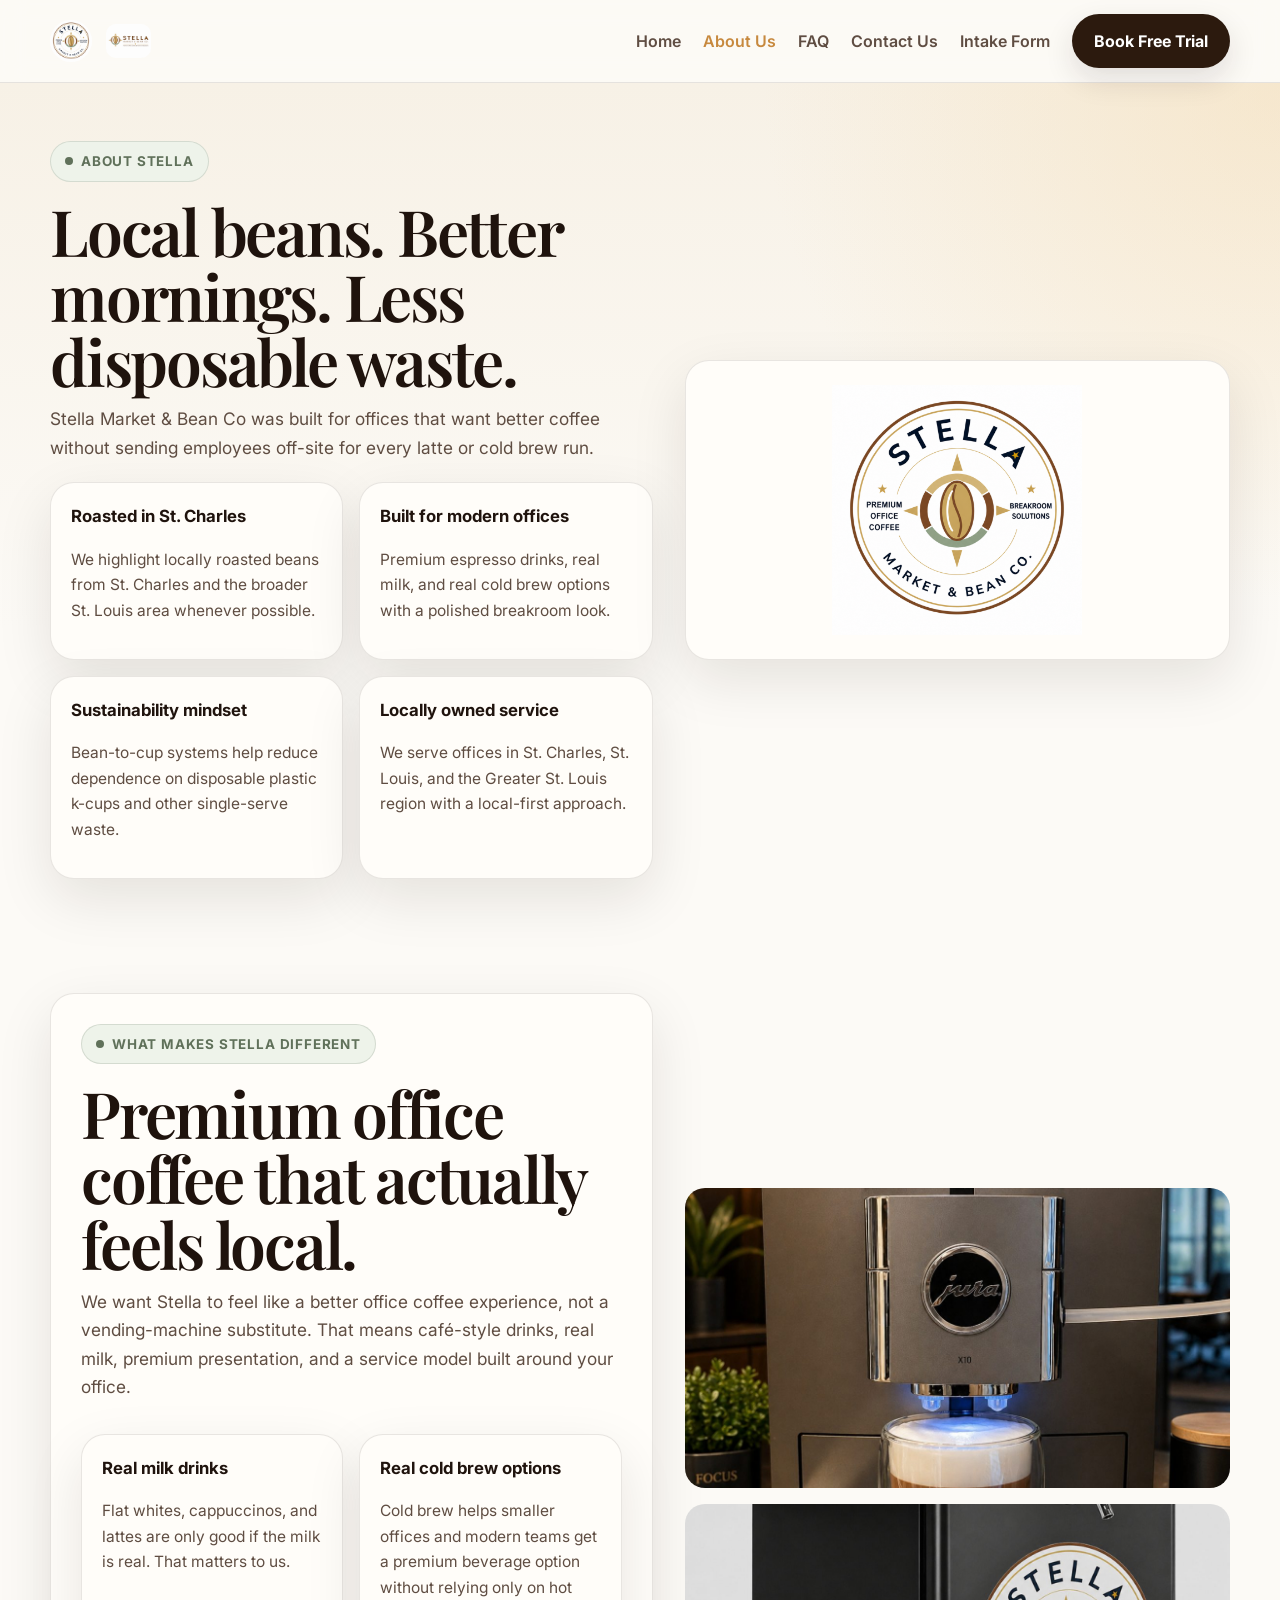
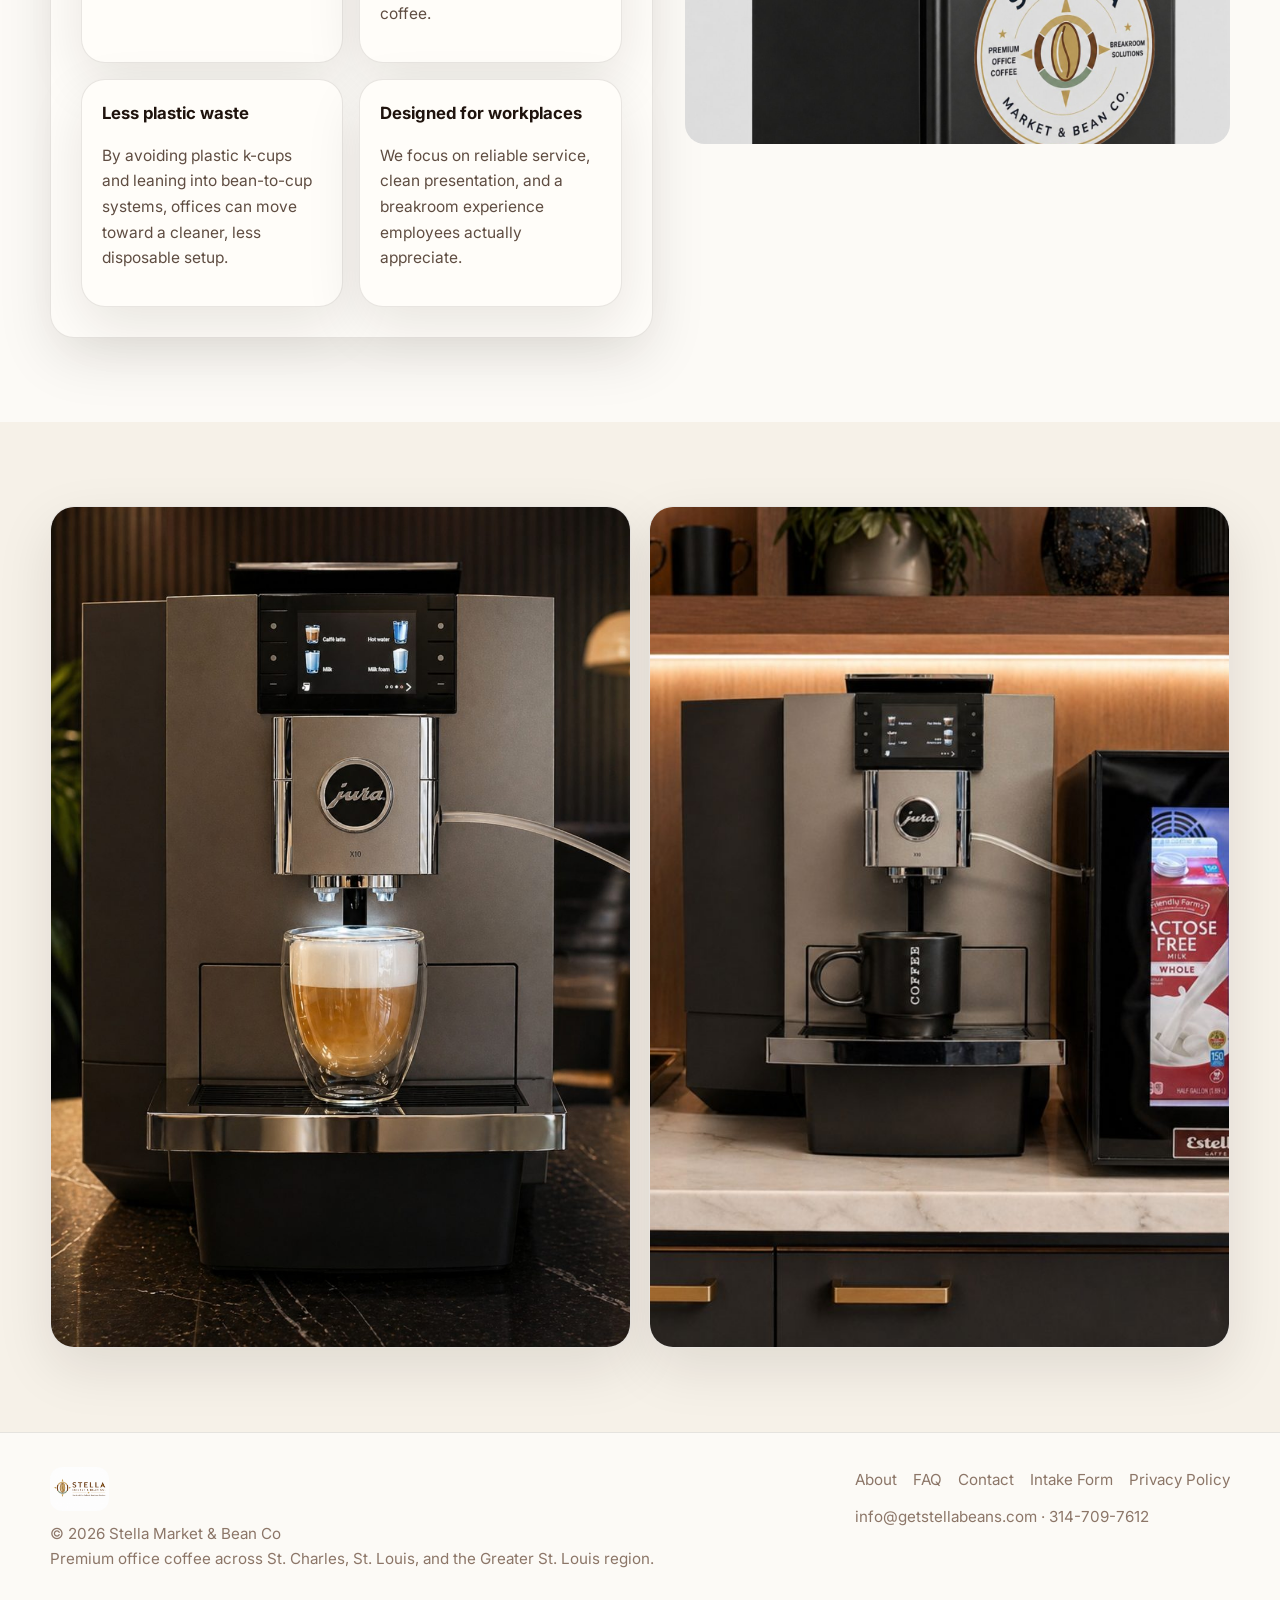
==== about.html @ a906974e "Add files via upload" ====
<!DOCTYPE html>
<html lang="en">
<head>
  <meta charset="UTF-8" />
  <meta name="viewport" content="width=device-width, initial-scale=1.0" />
  <!-- Google tag (gtag.js) -->
  <script async src="https://www.googletagmanager.com/gtag/js?id=AW-18121859183"></script>
  <script>
    window.dataLayer = window.dataLayer || [];
    function gtag(){dataLayer.push(arguments);}
    gtag('js', new Date());
    gtag('config', 'AW-18121859183');
  </script>
  <meta name="description" content="About Stella Market & Bean Co, locally roasted beans from St. Charles, real milk drinks, and sustainable office coffee.">
  <title>About Us | Stella Market & Bean Co</title>
  <link rel="preconnect" href="https://fonts.googleapis.com">
  <link rel="preconnect" href="https://fonts.gstatic.com" crossorigin>
  <link href="https://fonts.googleapis.com/css2?family=Playfair+Display:wght@500;600;700&family=Inter:wght@300;400;500;600;700&display=swap" rel="stylesheet">
  <link rel="icon" type="image/png" href="assets/images/logo-round.png">
  <link rel="stylesheet" href="assets/styles.css">
</head>
<body>
  <nav>
    <div class="nav-inner">
      <a href="index.html" class="brand" aria-label="Stella home">
        <img class="brand-logo" src="assets/images/logo-round.png" alt="Stella round logo">
        <img class="brand-wordmark" src="assets/images/logo-rect.png" alt="Stella Market & Bean Co logo">
      </a>
      <ul class="nav-links">

        <li><a href="index.html" class="">Home</a></li>
        <li><a href="about.html" class="active">About Us</a></li>
        <li><a href="faq.html" class="">FAQ</a></li>
        <li><a href="contact.html" class="">Contact Us</a></li>
        <li><a href="intake.html" class="">Intake Form</a></li>
        <li><a href="https://calendly.com/ronstella-getstellabeans/15min" class="nav-cta" target="_blank" rel="noopener noreferrer">Book Free Trial</a></li>
      </ul>
      <button class="mobile-toggle" aria-expanded="false" aria-label="Open menu">☰</button>
    </div>
    <div class="mobile-menu container">

      <a href="index.html">Home</a>
      <a href="about.html">About Us</a>
      <a href="faq.html">FAQ</a>
      <a href="contact.html">Contact Us</a>
      <a href="intake.html">Intake Form</a>
      <a href="privacy.html">Privacy Policy</a>
      <a href="https://calendly.com/ronstella-getstellabeans/15min" target="_blank" rel="noopener noreferrer">Book a Free Trial</a>
    </div>
  </nav>

<section class="page-hero">
  <div class="container split-grid">
    <div>
      <span class="eyebrow">About Stella</span>
      <div class="section-head" style="margin-bottom:18px;">
        <h1>Local beans. Better mornings. Less disposable waste.</h1>
        <p>Stella Market &amp; Bean Co was built for offices that want better coffee without sending employees off-site for every latte or cold brew run.</p>
      </div>
      <div class="service-grid">
        <div class="service-card"><h3>Roasted in St. Charles</h3><p>We highlight locally roasted beans from St. Charles and the broader St. Louis area whenever possible.</p></div>
        <div class="service-card"><h3>Built for modern offices</h3><p>Premium espresso drinks, real milk, and real cold brew options with a polished breakroom look.</p></div>
        <div class="service-card"><h3>Sustainability mindset</h3><p>Bean-to-cup systems help reduce dependence on disposable plastic k-cups and other single-serve waste.</p></div>
        <div class="service-card"><h3>Locally owned service</h3><p>We serve offices in St. Charles, St. Louis, and the Greater St. Louis region with a local-first approach.</p></div>
      </div>
    </div>
    <div class="side-logo"><img src="assets/images/logo-round.png" alt="Stella round logo"></div>
  </div>
</section>

<section class="section">
  <div class="container split-grid">
    <div class="split-panel">
      <div class="section-head">
        <span class="eyebrow">What makes Stella different</span>
        <h2>Premium office coffee that actually feels local.</h2>
        <p>We want Stella to feel like a better office coffee experience, not a vending-machine substitute. That means café-style drinks, real milk, premium presentation, and a service model built around your office.</p>
      </div>
      <div class="service-grid">
        <div class="service-card"><h3>Real milk drinks</h3><p>Flat whites, cappuccinos, and lattes are only good if the milk is real. That matters to us.</p></div>
        <div class="service-card"><h3>Real cold brew options</h3><p>Cold brew helps smaller offices and modern teams get a premium beverage option without relying only on hot coffee.</p></div>
        <div class="service-card"><h3>Less plastic waste</h3><p>By avoiding plastic k-cups and leaning into bean-to-cup systems, offices can move toward a cleaner, less disposable setup.</p></div>
        <div class="service-card"><h3>Designed for workplaces</h3><p>We focus on reliable service, clean presentation, and a breakroom experience employees actually appreciate.</p></div>
      </div>
    </div>
    <div class="image-stack">
      <img src="assets/images/jura-latte-suite.jpg" alt="Jura X10 with premium latte drinks">
      <img src="assets/images/coldbrew-kegerator-clean.jpg" alt="Cold brew kegerator branded for Stella">
    </div>
  </div>
</section>

<section class="section" style="background:var(--bg2);">
  <div class="container photo-grid-2">
    <div class="image-card">
      <img src="assets/images/hero-latte-wide.jpg" alt="Latte in a double-wall glass">
      <div class="caption"><h3>Real milk, café-style finish</h3><p>A premium office coffee station should deliver drinks that feel closer to a café than a breakroom pot.</p></div>
    </div>
    <div class="image-card">
      <img src="assets/images/jura-estella-real.jpg" alt="Real Jura and milk fridge setup">
      <div class="caption"><h3>Built around a polished station</h3><p>Machine, milk, local beans, and support all work together as one elevated employee amenity.</p></div>
    </div>
  </div>
</section>

  <footer>
    <div class="container footer-row">
      <div>
        <img src="assets/images/logo-rect.png" alt="Stella Market & Bean Co logo" style="height:44px;width:auto;border-radius:12px;margin-bottom:10px;">
        <div>© 2026 Stella Market &amp; Bean Co</div>
        <div>Premium office coffee across St. Charles, St. Louis, and the Greater St. Louis region.</div>
      </div>
      <div>
        <div class="footer-links">
          <a href="about.html">About</a>
          <a href="faq.html">FAQ</a>
          <a href="contact.html">Contact</a>
          <a href="intake.html">Intake Form</a>
          <a href="privacy.html">Privacy Policy</a>
        </div>
        <div style="margin-top:12px;"><a href="mailto:info@getstellabeans.com">info@getstellabeans.com</a> · <a href="tel:+13147097612">314-709-7612</a></div>
      </div>
    </div>
  </footer>
  <script src="assets/script.js"></script>
</body>
</html>
---- assets/styles.css ----
:root{--bg:#fcfaf6;--bg2:#f6f1e8;--ink:#1f130d;--muted:#5f4d42;--soft:#8c7668;--line:rgba(31,19,13,.10);--coffee:#2c1a0e;--latte:#c7893e;--sage:#60715a;--white:#fffdf9;--shadow:0 20px 55px rgba(31,19,13,.10);--radius:24px;--max:1180px}
*{box-sizing:border-box}html{scroll-behavior:smooth}body{margin:0;font-family:Inter,system-ui,sans-serif;background:var(--bg);color:var(--ink);line-height:1.65}a{text-decoration:none;color:inherit}img{max-width:100%;display:block}
.container{width:min(var(--max),calc(100% - 40px));margin:0 auto}.eyebrow{display:inline-flex;align-items:center;gap:8px;padding:8px 14px;border-radius:999px;background:#eef3ea;color:var(--sage);font-size:.84rem;font-weight:700;letter-spacing:.06em;text-transform:uppercase;border:1px solid rgba(96,113,90,.18)}.eyebrow::before{content:"";width:8px;height:8px;border-radius:50%;background:var(--sage)}
nav{position:sticky;top:0;z-index:30;background:rgba(252,250,246,.90);backdrop-filter:blur(12px);border-bottom:1px solid var(--line)}.nav-inner{width:min(var(--max),calc(100% - 40px));margin:0 auto;display:flex;justify-content:space-between;align-items:center;gap:18px;padding:14px 0}.brand{display:flex;align-items:center;gap:14px;min-width:0}.brand-logo{width:42px;height:42px;border-radius:50%;object-fit:cover}.brand-wordmark{height:34px;width:auto;object-fit:contain;border-radius:10px}.nav-links{display:flex;align-items:center;gap:22px;list-style:none;margin:0;padding:0;color:var(--muted);font-weight:600}.nav-links a:hover,.nav-links a.active{color:var(--latte)}.mobile-toggle{display:none;background:none;border:none;font-size:1.7rem}
.mobile-menu{display:none;padding:0 20px 18px}.mobile-menu a{display:block;padding:10px 0;color:var(--muted);font-weight:600}.btn-primary,.btn-secondary,.nav-cta{display:inline-flex;align-items:center;justify-content:center;gap:8px;padding:14px 22px;border-radius:999px;font-weight:700;transition:.2s ease}.btn-primary,.nav-cta{background:var(--coffee);color:#fff;box-shadow:0 12px 30px rgba(31,19,13,.12)}.btn-secondary{border:1px solid var(--line);background:rgba(255,255,255,.75);color:var(--coffee)}.btn-primary:hover,.nav-cta:hover{transform:translateY(-1px);background:#3a2416}
.page-hero{padding:58px 0 30px;background:radial-gradient(circle at top right, rgba(244,217,171,.42), transparent 34%), linear-gradient(180deg, #f7f1e6 0%, var(--bg) 66%)}.hero-grid,.split-grid{display:grid;grid-template-columns:1.05fr .95fr;gap:32px;align-items:center}.hero-copy h1,.section-head h1,.section-head h2{margin:16px 0 12px;font:600 clamp(2.2rem,5vw,4.8rem)/1.02 'Playfair Display',serif;letter-spacing:-.035em}.hero-copy h1 em{font-style:italic;color:var(--latte)}.hero-copy p,.section-head p{max-width:700px;margin:0 0 20px;color:var(--muted);font-size:1.08rem}.hero-points{display:grid;grid-template-columns:repeat(2,minmax(0,1fr));gap:12px 18px;list-style:none;padding:0;margin:20px 0 28px}.hero-points li{display:flex;align-items:flex-start;gap:10px;font-weight:600}.hero-points li::before{content:"✓";width:22px;height:22px;border-radius:50%;display:grid;place-items:center;font-size:.78rem;background:#eef3ea;color:var(--sage);margin-top:2px}.hero-actions{display:flex;flex-wrap:wrap;gap:12px}
.hero-card,.card,.service-card,.drink-card,.contact-card,.policy-card,.faq-card,.metric-tile{background:var(--white);border:1px solid var(--line);border-radius:var(--radius);box-shadow:var(--shadow)}.hero-card{padding:16px;position:relative}.hero-card img{width:100%;height:560px;object-fit:cover;border-radius:20px}.floating-note{position:absolute;left:-16px;bottom:20px;background:rgba(255,253,249,.96);border:1px solid var(--line);border-radius:18px;padding:16px 18px;box-shadow:var(--shadow);width:min(280px,84%)}.floating-note strong{display:block;font:600 1.15rem/1.1 'Playfair Display',serif;margin-bottom:4px}.floating-note span{color:var(--muted);font-size:.95rem}
.section{padding:84px 0}.section-head{max-width:760px;margin-bottom:32px}.logo-strip{padding:16px 0 0}.logo-wrap{display:grid;grid-template-columns:1.2fr .8fr;gap:14px;align-items:center}.logo-tile{padding:20px;background:var(--white);border:1px solid var(--line);border-radius:var(--radius);box-shadow:var(--shadow)}.logo-tile img{max-height:88px;width:auto;object-fit:contain}
.metric-grid,.service-grid,.drink-grid,.process-grid,.contact-grid,.policy-grid,.faq-grid{display:grid;gap:16px}.metric-grid{grid-template-columns:repeat(4,1fr)}.service-grid{grid-template-columns:1fr 1fr}.metric-tile{padding:18px}.metric-tile strong{display:block;font:600 1.45rem/1 'Playfair Display',serif;margin-bottom:6px}.metric-tile span,.service-card p,.drink-card p,.contact-card p,.policy-card p,.faq-card p{color:var(--muted);font-size:.97rem}.split-panel{padding:30px;background:var(--white);border:1px solid var(--line);border-radius:var(--radius);box-shadow:var(--shadow)}.service-card,.drink-card,.contact-card,.policy-card{padding:20px}.service-card h3,.drink-card h3,.contact-card h3,.policy-card h3{margin:0 0 8px;font-size:1.05rem}.image-stack{display:grid;grid-template-rows:300px 240px;gap:16px}.image-stack img,.image-card img{width:100%;height:100%;object-fit:cover;border-radius:20px}.image-card{overflow:hidden;background:var(--white);border:1px solid var(--line);border-radius:var(--radius);box-shadow:var(--shadow)}.image-card .caption{padding:16px 18px}.image-card .caption h3{margin:0 0 6px;font-size:1.05rem}.image-card .caption p{margin:0;color:var(--muted);font-size:.95rem}.drink-grid{grid-template-columns:repeat(3,1fr)}.drink-card img{width:100%;height:240px;object-fit:cover;border-radius:16px;margin-bottom:14px}
.pill-row{display:flex;flex-wrap:wrap;gap:10px;margin-top:20px}.pill{padding:9px 14px;border-radius:999px;border:1px solid rgba(244,217,171,.55);background:#fff8ea;color:#87571e;font-weight:700;font-size:.9rem}.process-grid{grid-template-columns:repeat(4,1fr)}.process-step{background:#f4ede3;border:1px solid var(--line);border-radius:22px;padding:22px}.process-step .num{display:inline-block;font:600 2.4rem/1 'Playfair Display',serif;color:var(--latte);margin-bottom:10px}.process-step h3{margin:0 0 8px;font-size:1.02rem}.process-step p{margin:0;color:var(--muted);font-size:.96rem}
.cta-band{padding:34px;border-radius:28px;background:linear-gradient(135deg, var(--coffee), #4a2d1b);color:#fff;display:flex;justify-content:space-between;align-items:center;gap:20px;box-shadow:var(--shadow)}.cta-band h2,.cta-band h3{margin:0 0 6px;font:600 2rem/1.1 'Playfair Display',serif}.cta-band p{margin:0;color:rgba(255,255,255,.80)}.photo-grid-2{display:grid;grid-template-columns:1fr 1fr;gap:18px}details.faq-card{padding:0;overflow:hidden}details.faq-card summary{cursor:pointer;list-style:none;padding:20px 22px;font-weight:700;display:flex;justify-content:space-between;gap:16px}details.faq-card summary::-webkit-details-marker{display:none}details.faq-card .answer{padding:0 22px 22px;color:var(--muted)}
.form-card{padding:30px;background:linear-gradient(180deg, #f8f2e8, #fdfbf7);border:1px solid var(--line);border-radius:24px;box-shadow:var(--shadow)}.form-grid{display:grid;grid-template-columns:1fr 1fr;gap:16px}.form-field{display:grid;gap:8px}.form-field.full{grid-column:1/-1}label{font-weight:700;color:var(--coffee);font-size:.95rem}input,textarea{width:100%;padding:14px 16px;border-radius:16px;border:1px solid rgba(31,19,13,.14);background:#fff;font:inherit;color:var(--ink)}textarea{min-height:130px;resize:vertical}.small-note{color:var(--soft);font-size:.92rem}.notice{padding:14px 16px;border-radius:16px;background:#f8f2e8;border:1px solid rgba(199,137,62,.24);color:var(--muted)}.contact-grid{grid-template-columns:repeat(3,1fr)}.policy-grid{grid-template-columns:1fr 1fr}.side-logo{display:flex;justify-content:center;align-items:center;padding:24px;background:var(--white);border:1px solid var(--line);border-radius:var(--radius);box-shadow:var(--shadow)}.side-logo img{max-width:250px;width:100%;height:auto}
footer{padding:34px 0 50px;border-top:1px solid var(--line)}.footer-row{display:flex;justify-content:space-between;align-items:flex-start;gap:20px;flex-wrap:wrap;color:var(--soft);font-size:.95rem}.footer-links{display:flex;gap:16px;flex-wrap:wrap}
@media (max-width:1080px){.hero-grid,.split-grid,.logo-wrap{grid-template-columns:1fr}.metric-grid,.process-grid,.drink-grid,.contact-grid,.policy-grid{grid-template-columns:repeat(2,1fr)}.image-stack{grid-template-rows:280px 220px}.floating-note{left:16px}}
@media (max-width:760px){.nav-links,.nav-cta{display:none}.mobile-toggle{display:block}.mobile-menu.open{display:block}.hero-points,.metric-grid,.service-grid,.drink-grid,.process-grid,.contact-grid,.policy-grid,.photo-grid-2,.form-grid{grid-template-columns:1fr}.hero-card img{height:380px}.cta-band,.footer-row{flex-direction:column;align-items:flex-start}.brand-wordmark{height:28px}}
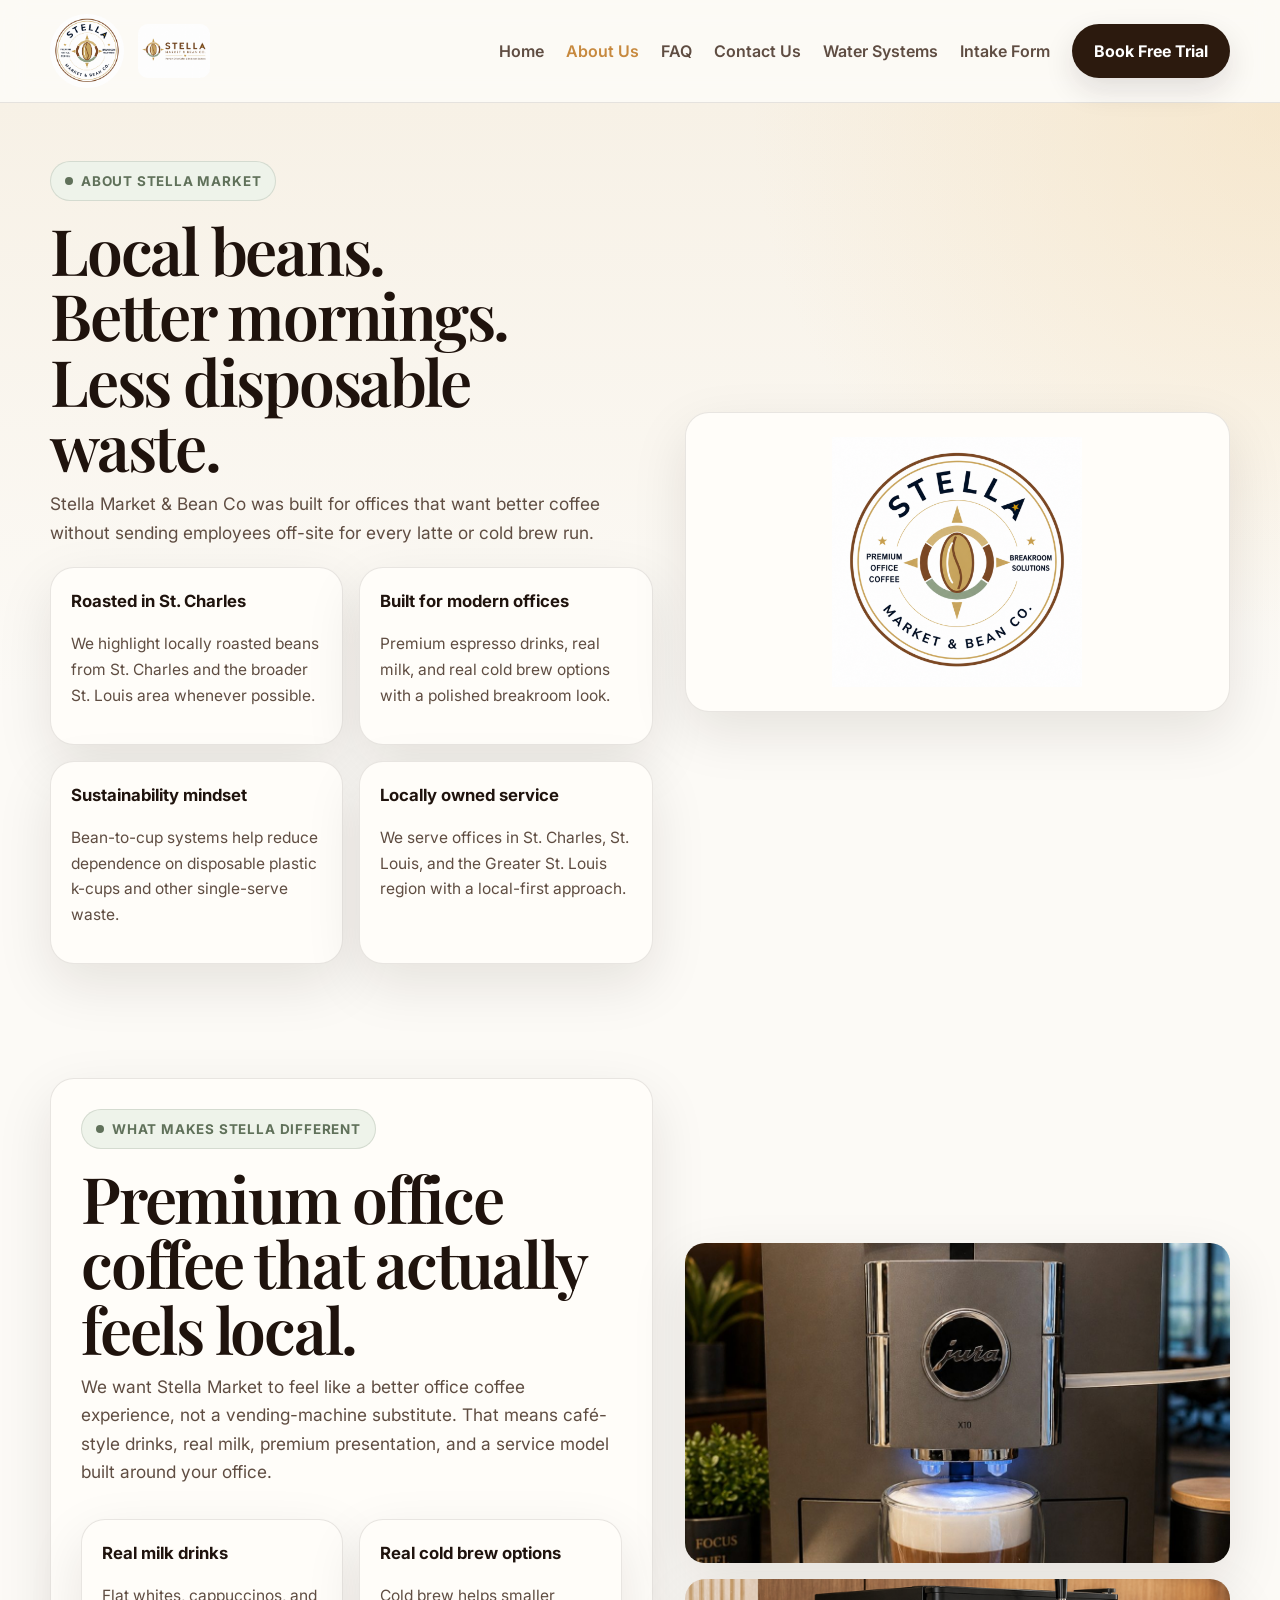
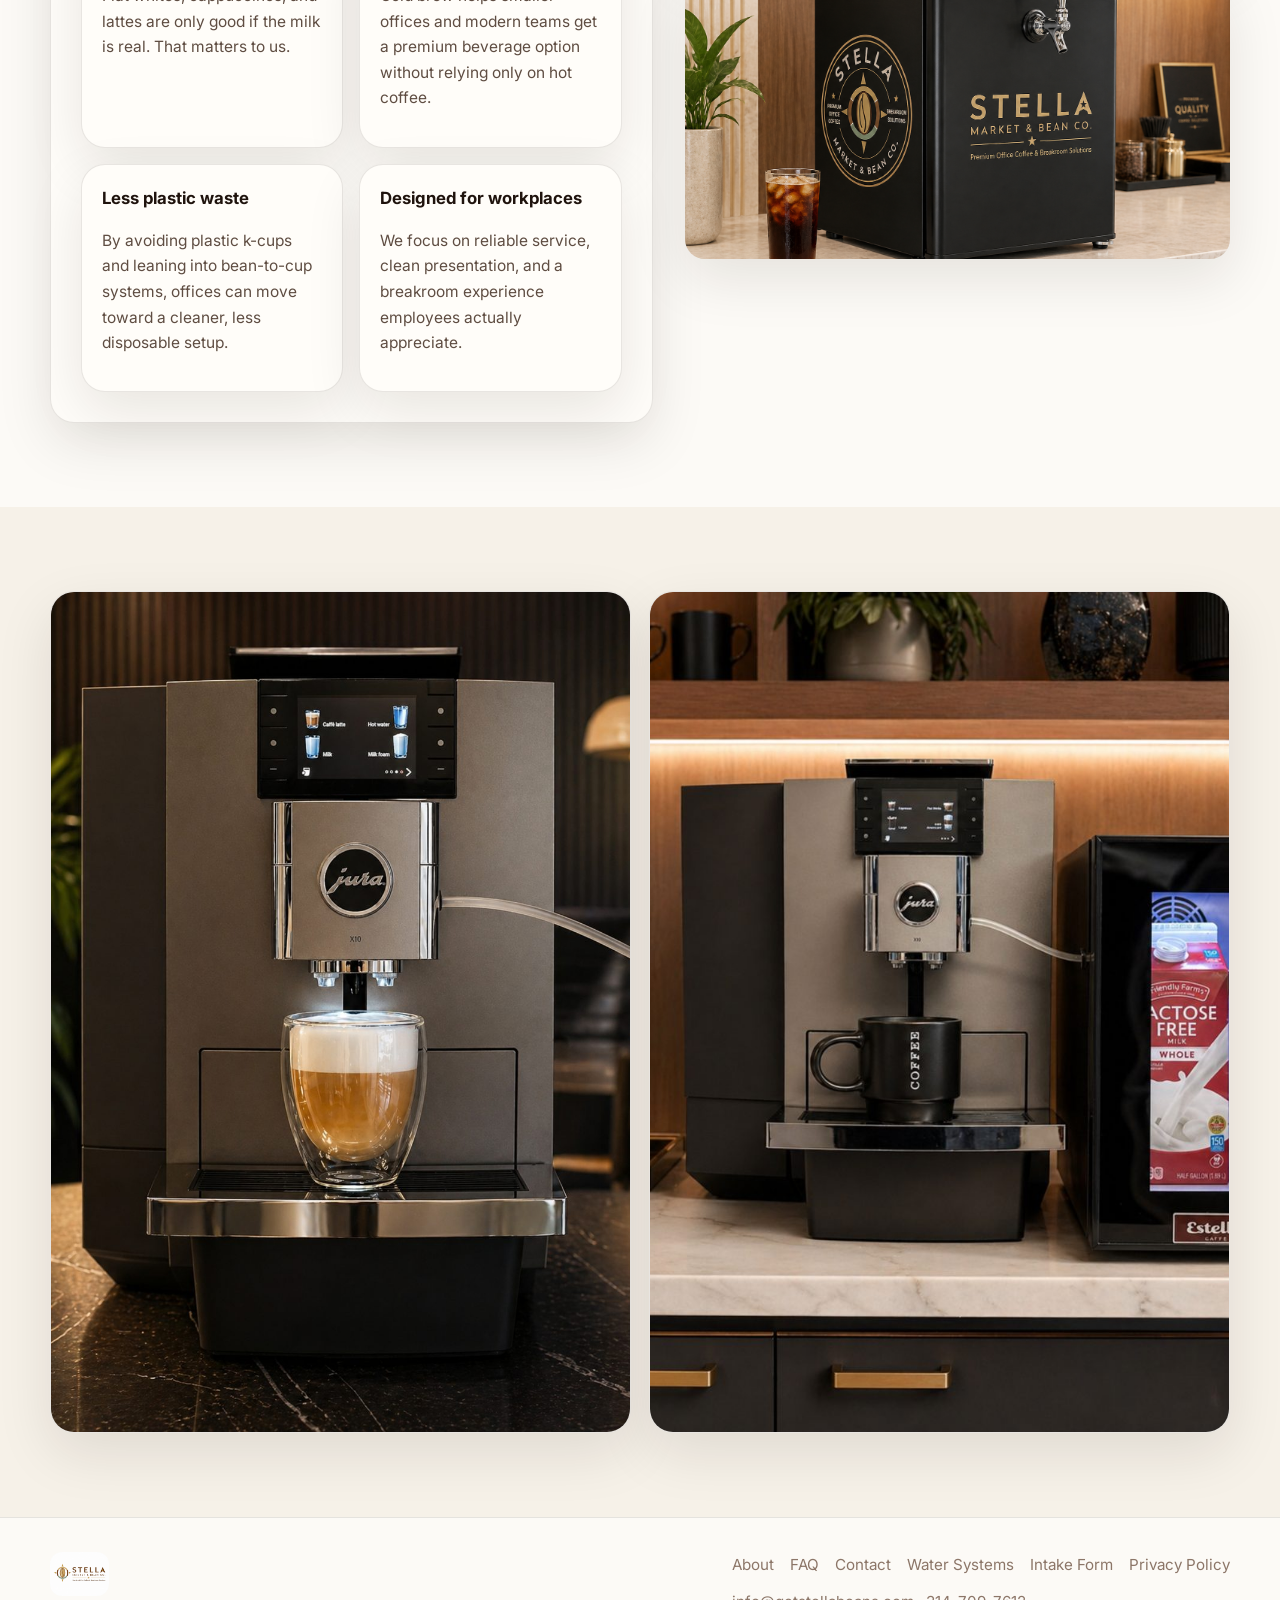
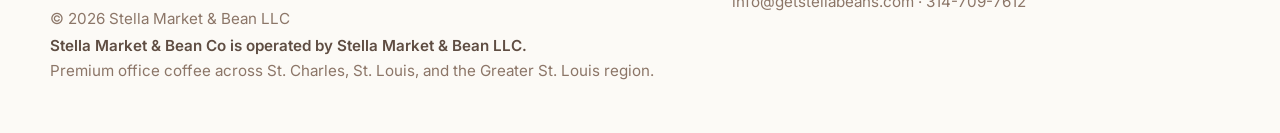
==== commit 09af3811: "Add files via upload" ====
--- a/about.html
+++ b/about.html
@@ -11,11 +11,19 @@
     gtag('js', new Date());
     gtag('config', 'AW-18121859183');
   </script>
-  <meta name="description" content="About Stella Market & Bean Co, locally roasted beans from St. Charles, real milk drinks, and sustainable office coffee.">
-  <title>About Us | Stella Market & Bean Co</title>
   <link rel="preconnect" href="https://fonts.googleapis.com">
   <link rel="preconnect" href="https://fonts.gstatic.com" crossorigin>
   <link href="https://fonts.googleapis.com/css2?family=Playfair+Display:wght@500;600;700&family=Inter:wght@300;400;500;600;700&display=swap" rel="stylesheet">
+  <link rel="canonical" href="https://www.getstellabeans.com/about.html">
+  <meta property="og:title" content="About Stella Market & Bean Co | Local Office Coffee Service">
+  <meta property="og:description" content="Learn about Stella Market & Bean Co, a locally focused office coffee service built around Jura machines, real milk drinks, cold brew, and St. Charles-roasted beans.">
+  <meta property="og:type" content="website">
+  <meta property="og:url" content="https://www.getstellabeans.com/about.html">
+  <meta property="og:image" content="https://www.getstellabeans.com/assets/images/jura-latte-suite.jpg">
+  <meta name="twitter:card" content="summary_large_image">
+  
+  <meta name="description" content="Learn about Stella Market & Bean Co, a locally focused office coffee service built around Jura machines, real milk drinks, cold brew, and St. Charles-roasted beans.">
+  <title>About Stella Market & Bean Co | Local Office Coffee Service</title>
   <link rel="icon" type="image/png" href="assets/images/logo-round.png">
   <link rel="stylesheet" href="assets/styles.css">
 </head>
@@ -32,6 +40,7 @@
         <li><a href="about.html" class="active">About Us</a></li>
         <li><a href="faq.html" class="">FAQ</a></li>
         <li><a href="contact.html" class="">Contact Us</a></li>
+        <li><a href="water.html" class="">Water Systems</a></li>
         <li><a href="intake.html" class="">Intake Form</a></li>
         <li><a href="https://calendly.com/ronstella-getstellabeans/15min" class="nav-cta" target="_blank" rel="noopener noreferrer">Book Free Trial</a></li>
       </ul>
@@ -43,6 +52,7 @@
       <a href="about.html">About Us</a>
       <a href="faq.html">FAQ</a>
       <a href="contact.html">Contact Us</a>
+      <a href="water.html">Water Systems</a>
       <a href="intake.html">Intake Form</a>
       <a href="privacy.html">Privacy Policy</a>
       <a href="https://calendly.com/ronstella-getstellabeans/15min" target="_blank" rel="noopener noreferrer">Book a Free Trial</a>
@@ -52,7 +62,7 @@
 <section class="page-hero">
   <div class="container split-grid">
     <div>
-      <span class="eyebrow">About Stella</span>
+      <span class="eyebrow">About Stella Market</span>
       <div class="section-head" style="margin-bottom:18px;">
         <h1>Local beans. Better mornings. Less disposable waste.</h1>
         <p>Stella Market &amp; Bean Co was built for offices that want better coffee without sending employees off-site for every latte or cold brew run.</p>
@@ -74,7 +84,7 @@
       <div class="section-head">
         <span class="eyebrow">What makes Stella different</span>
         <h2>Premium office coffee that actually feels local.</h2>
-        <p>We want Stella to feel like a better office coffee experience, not a vending-machine substitute. That means café-style drinks, real milk, premium presentation, and a service model built around your office.</p>
+        <p>We want Stella Market to feel like a better office coffee experience, not a vending-machine substitute. That means café-style drinks, real milk, premium presentation, and a service model built around your office.</p>
       </div>
       <div class="service-grid">
         <div class="service-card"><h3>Real milk drinks</h3><p>Flat whites, cappuccinos, and lattes are only good if the milk is real. That matters to us.</p></div>
@@ -84,8 +94,8 @@
       </div>
     </div>
     <div class="image-stack">
-      <img src="assets/images/jura-latte-suite.jpg" alt="Jura X10 with premium latte drinks">
-      <img src="assets/images/coldbrew-kegerator-clean.jpg" alt="Cold brew kegerator branded for Stella">
+      <img src="assets/images/jura-latte-suite.jpg" alt="Jura with premium latte drinks">
+      <img src="assets/images/coldbrew-kegerator-1.png" alt="Cold brew kegerator in a polished office breakroom">
     </div>
   </div>
 </section>
@@ -107,14 +117,15 @@
     <div class="container footer-row">
       <div>
         <img src="assets/images/logo-rect.png" alt="Stella Market & Bean Co logo" style="height:44px;width:auto;border-radius:12px;margin-bottom:10px;">
-        <div>© 2026 Stella Market &amp; Bean Co</div>
-        <div>Premium office coffee across St. Charles, St. Louis, and the Greater St. Louis region.</div>
+        <div>© 2026 Stella Market &amp; Bean LLC</div>
+        <div class="footer-legal">Stella Market &amp; Bean Co is operated by Stella Market &amp; Bean LLC.</div><div>Premium office coffee across St. Charles, St. Louis, and the Greater St. Louis region.</div>
       </div>
       <div>
         <div class="footer-links">
           <a href="about.html">About</a>
           <a href="faq.html">FAQ</a>
           <a href="contact.html">Contact</a>
+          <a href="water.html">Water Systems</a>
           <a href="intake.html">Intake Form</a>
           <a href="privacy.html">Privacy Policy</a>
         </div>
--- a/assets/styles.css
+++ b/assets/styles.css
@@ -2,15 +2,35 @@
 :root{--bg:#fcfaf6;--bg2:#f6f1e8;--ink:#1f130d;--muted:#5f4d42;--soft:#8c7668;--line:rgba(31,19,13,.10);--coffee:#2c1a0e;--latte:#c7893e;--sage:#60715a;--white:#fffdf9;--shadow:0 20px 55px rgba(31,19,13,.10);--radius:24px;--max:1180px}
 *{box-sizing:border-box}html{scroll-behavior:smooth}body{margin:0;font-family:Inter,system-ui,sans-serif;background:var(--bg);color:var(--ink);line-height:1.65}a{text-decoration:none;color:inherit}img{max-width:100%;display:block}
 .container{width:min(var(--max),calc(100% - 40px));margin:0 auto}.eyebrow{display:inline-flex;align-items:center;gap:8px;padding:8px 14px;border-radius:999px;background:#eef3ea;color:var(--sage);font-size:.84rem;font-weight:700;letter-spacing:.06em;text-transform:uppercase;border:1px solid rgba(96,113,90,.18)}.eyebrow::before{content:"";width:8px;height:8px;border-radius:50%;background:var(--sage)}
-nav{position:sticky;top:0;z-index:30;background:rgba(252,250,246,.90);backdrop-filter:blur(12px);border-bottom:1px solid var(--line)}.nav-inner{width:min(var(--max),calc(100% - 40px));margin:0 auto;display:flex;justify-content:space-between;align-items:center;gap:18px;padding:14px 0}.brand{display:flex;align-items:center;gap:14px;min-width:0}.brand-logo{width:42px;height:42px;border-radius:50%;object-fit:cover}.brand-wordmark{height:34px;width:auto;object-fit:contain;border-radius:10px}.nav-links{display:flex;align-items:center;gap:22px;list-style:none;margin:0;padding:0;color:var(--muted);font-weight:600}.nav-links a:hover,.nav-links a.active{color:var(--latte)}.mobile-toggle{display:none;background:none;border:none;font-size:1.7rem}
+nav{position:sticky;top:0;z-index:30;background:rgba(252,250,246,.90);backdrop-filter:blur(12px);border-bottom:1px solid var(--line)}.nav-inner{width:min(var(--max),calc(100% - 40px));margin:0 auto;display:flex;justify-content:space-between;align-items:center;gap:18px;padding:14px 0}.brand{display:flex;align-items:center;gap:14px;min-width:0}.brand-logo{width:74px;height:74px;border-radius:50%;object-fit:cover}.brand-wordmark{height:54px;width:auto;object-fit:contain;border-radius:10px}.brand-watermark{height:48px;width:auto;object-fit:contain;border-radius:10px}.nav-links{display:flex;align-items:center;gap:22px;list-style:none;margin:0;padding:0;color:var(--muted);font-weight:600}.nav-links a:hover,.nav-links a.active{color:var(--latte)}.mobile-toggle{display:none;background:none;border:none;font-size:1.7rem}
 .mobile-menu{display:none;padding:0 20px 18px}.mobile-menu a{display:block;padding:10px 0;color:var(--muted);font-weight:600}.btn-primary,.btn-secondary,.nav-cta{display:inline-flex;align-items:center;justify-content:center;gap:8px;padding:14px 22px;border-radius:999px;font-weight:700;transition:.2s ease}.btn-primary,.nav-cta{background:var(--coffee);color:#fff;box-shadow:0 12px 30px rgba(31,19,13,.12)}.btn-secondary{border:1px solid var(--line);background:rgba(255,255,255,.75);color:var(--coffee)}.btn-primary:hover,.nav-cta:hover{transform:translateY(-1px);background:#3a2416}
 .page-hero{padding:58px 0 30px;background:radial-gradient(circle at top right, rgba(244,217,171,.42), transparent 34%), linear-gradient(180deg, #f7f1e6 0%, var(--bg) 66%)}.hero-grid,.split-grid{display:grid;grid-template-columns:1.05fr .95fr;gap:32px;align-items:center}.hero-copy h1,.section-head h1,.section-head h2{margin:16px 0 12px;font:600 clamp(2.2rem,5vw,4.8rem)/1.02 'Playfair Display',serif;letter-spacing:-.035em}.hero-copy h1 em{font-style:italic;color:var(--latte)}.hero-copy p,.section-head p{max-width:700px;margin:0 0 20px;color:var(--muted);font-size:1.08rem}.hero-points{display:grid;grid-template-columns:repeat(2,minmax(0,1fr));gap:12px 18px;list-style:none;padding:0;margin:20px 0 28px}.hero-points li{display:flex;align-items:flex-start;gap:10px;font-weight:600}.hero-points li::before{content:"✓";width:22px;height:22px;border-radius:50%;display:grid;place-items:center;font-size:.78rem;background:#eef3ea;color:var(--sage);margin-top:2px}.hero-actions{display:flex;flex-wrap:wrap;gap:12px}
-.hero-card,.card,.service-card,.drink-card,.contact-card,.policy-card,.faq-card,.metric-tile{background:var(--white);border:1px solid var(--line);border-radius:var(--radius);box-shadow:var(--shadow)}.hero-card{padding:16px;position:relative}.hero-card img{width:100%;height:560px;object-fit:cover;border-radius:20px}.floating-note{position:absolute;left:-16px;bottom:20px;background:rgba(255,253,249,.96);border:1px solid var(--line);border-radius:18px;padding:16px 18px;box-shadow:var(--shadow);width:min(280px,84%)}.floating-note strong{display:block;font:600 1.15rem/1.1 'Playfair Display',serif;margin-bottom:4px}.floating-note span{color:var(--muted);font-size:.95rem}
-.section{padding:84px 0}.section-head{max-width:760px;margin-bottom:32px}.logo-strip{padding:16px 0 0}.logo-wrap{display:grid;grid-template-columns:1.2fr .8fr;gap:14px;align-items:center}.logo-tile{padding:20px;background:var(--white);border:1px solid var(--line);border-radius:var(--radius);box-shadow:var(--shadow)}.logo-tile img{max-height:88px;width:auto;object-fit:contain}
-.metric-grid,.service-grid,.drink-grid,.process-grid,.contact-grid,.policy-grid,.faq-grid{display:grid;gap:16px}.metric-grid{grid-template-columns:repeat(4,1fr)}.service-grid{grid-template-columns:1fr 1fr}.metric-tile{padding:18px}.metric-tile strong{display:block;font:600 1.45rem/1 'Playfair Display',serif;margin-bottom:6px}.metric-tile span,.service-card p,.drink-card p,.contact-card p,.policy-card p,.faq-card p{color:var(--muted);font-size:.97rem}.split-panel{padding:30px;background:var(--white);border:1px solid var(--line);border-radius:var(--radius);box-shadow:var(--shadow)}.service-card,.drink-card,.contact-card,.policy-card{padding:20px}.service-card h3,.drink-card h3,.contact-card h3,.policy-card h3{margin:0 0 8px;font-size:1.05rem}.image-stack{display:grid;grid-template-rows:300px 240px;gap:16px}.image-stack img,.image-card img{width:100%;height:100%;object-fit:cover;border-radius:20px}.image-card{overflow:hidden;background:var(--white);border:1px solid var(--line);border-radius:var(--radius);box-shadow:var(--shadow)}.image-card .caption{padding:16px 18px}.image-card .caption h3{margin:0 0 6px;font-size:1.05rem}.image-card .caption p{margin:0;color:var(--muted);font-size:.95rem}.drink-grid{grid-template-columns:repeat(3,1fr)}.drink-card img{width:100%;height:240px;object-fit:cover;border-radius:16px;margin-bottom:14px}
+.hero-card,.card,.service-card,.drink-card,.contact-card,.policy-card,.faq-card,.metric-tile{background:var(--white);border:1px solid var(--line);border-radius:var(--radius);box-shadow:var(--shadow)}.hero-card{padding:16px;position:relative}.hero-card img{width:100%;height:560px;object-fit:cover;border-radius:20px}.floating-note{position:absolute;left:-16px;bottom:20px;background:rgba(255,253,249,.96);border:1px solid var(--line);border-radius:18px;padding:16px 18px;box-shadow:var(--shadow);width:min(280px,84%)}.floating-note strong{display:block;font:600 1.15rem/1.1 'Playfair Display',serif;margin-bottom:4px}.floating-note span{color:var(--muted);font-size:.95rem}.gateway-tile{display:grid;grid-template-columns:minmax(200px,250px) 1fr;align-items:center;gap:22px;min-height:128px}.gateway-tile img{max-height:96px;width:auto;justify-self:center}.gateway-note{padding:16px 18px;border:1px solid var(--line);border-radius:18px;background:linear-gradient(180deg,#fffdf9,#f8f2e8)}.gateway-note strong{display:block;font:600 1.35rem/1.1 'Playfair Display',serif;margin-bottom:6px}.gateway-note span{display:block;color:var(--muted)}
+.section{padding:84px 0}.section-head{max-width:760px;margin-bottom:32px}.logo-strip{padding:16px 0 0}.logo-wrap{display:grid;grid-template-columns:1.2fr .8fr;gap:14px;align-items:center}.logo-tile{padding:20px;background:var(--white);border:1px solid var(--line);border-radius:var(--radius);box-shadow:var(--shadow)}.logo-tile img{max-height:128px;width:auto;object-fit:contain}
+.metric-grid,.service-grid,.drink-grid,.process-grid,.contact-grid,.policy-grid,.faq-grid{display:grid;gap:16px}.metric-grid{grid-template-columns:repeat(4,1fr)}.service-grid{grid-template-columns:1fr 1fr}.metric-tile{padding:18px}.metric-tile strong{display:block;font:600 1.45rem/1 'Playfair Display',serif;margin-bottom:6px}.metric-tile span,.service-card p,.drink-card p,.contact-card p,.policy-card p,.faq-card p{color:var(--muted);font-size:.97rem}.split-panel{padding:30px;background:var(--white);border:1px solid var(--line);border-radius:var(--radius);box-shadow:var(--shadow)}.service-card,.drink-card,.contact-card,.policy-card{padding:20px}.service-card h3,.drink-card h3,.contact-card h3,.policy-card h3{margin:0 0 8px;font-size:1.05rem}.image-stack{display:grid;grid-template-rows:320px 280px;gap:16px}.image-stack img,.image-card img{width:100%;height:100%;object-fit:cover;border-radius:20px}.image-card{overflow:hidden;background:var(--white);border:1px solid var(--line);border-radius:var(--radius);box-shadow:var(--shadow)}.image-card .caption{padding:16px 18px}.image-card .caption h3{margin:0 0 6px;font-size:1.05rem}.image-card .caption p{margin:0;color:var(--muted);font-size:.95rem}.drink-grid{grid-template-columns:repeat(3,1fr)}.drink-card img{width:100%;height:240px;object-fit:cover;border-radius:16px;margin-bottom:14px}
 .pill-row{display:flex;flex-wrap:wrap;gap:10px;margin-top:20px}.pill{padding:9px 14px;border-radius:999px;border:1px solid rgba(244,217,171,.55);background:#fff8ea;color:#87571e;font-weight:700;font-size:.9rem}.process-grid{grid-template-columns:repeat(4,1fr)}.process-step{background:#f4ede3;border:1px solid var(--line);border-radius:22px;padding:22px}.process-step .num{display:inline-block;font:600 2.4rem/1 'Playfair Display',serif;color:var(--latte);margin-bottom:10px}.process-step h3{margin:0 0 8px;font-size:1.02rem}.process-step p{margin:0;color:var(--muted);font-size:.96rem}
 .cta-band{padding:34px;border-radius:28px;background:linear-gradient(135deg, var(--coffee), #4a2d1b);color:#fff;display:flex;justify-content:space-between;align-items:center;gap:20px;box-shadow:var(--shadow)}.cta-band h2,.cta-band h3{margin:0 0 6px;font:600 2rem/1.1 'Playfair Display',serif}.cta-band p{margin:0;color:rgba(255,255,255,.80)}.photo-grid-2{display:grid;grid-template-columns:1fr 1fr;gap:18px}details.faq-card{padding:0;overflow:hidden}details.faq-card summary{cursor:pointer;list-style:none;padding:20px 22px;font-weight:700;display:flex;justify-content:space-between;gap:16px}details.faq-card summary::-webkit-details-marker{display:none}details.faq-card .answer{padding:0 22px 22px;color:var(--muted)}
 .form-card{padding:30px;background:linear-gradient(180deg, #f8f2e8, #fdfbf7);border:1px solid var(--line);border-radius:24px;box-shadow:var(--shadow)}.form-grid{display:grid;grid-template-columns:1fr 1fr;gap:16px}.form-field{display:grid;gap:8px}.form-field.full{grid-column:1/-1}label{font-weight:700;color:var(--coffee);font-size:.95rem}input,textarea{width:100%;padding:14px 16px;border-radius:16px;border:1px solid rgba(31,19,13,.14);background:#fff;font:inherit;color:var(--ink)}textarea{min-height:130px;resize:vertical}.small-note{color:var(--soft);font-size:.92rem}.notice{padding:14px 16px;border-radius:16px;background:#f8f2e8;border:1px solid rgba(199,137,62,.24);color:var(--muted)}.contact-grid{grid-template-columns:repeat(3,1fr)}.policy-grid{grid-template-columns:1fr 1fr}.side-logo{display:flex;justify-content:center;align-items:center;padding:24px;background:var(--white);border:1px solid var(--line);border-radius:var(--radius);box-shadow:var(--shadow)}.side-logo img{max-width:250px;width:100%;height:auto}
 footer{padding:34px 0 50px;border-top:1px solid var(--line)}.footer-row{display:flex;justify-content:space-between;align-items:flex-start;gap:20px;flex-wrap:wrap;color:var(--soft);font-size:.95rem}.footer-links{display:flex;gap:16px;flex-wrap:wrap}
 @media (max-width:1080px){.hero-grid,.split-grid,.logo-wrap{grid-template-columns:1fr}.metric-grid,.process-grid,.drink-grid,.contact-grid,.policy-grid{grid-template-columns:repeat(2,1fr)}.image-stack{grid-template-rows:280px 220px}.floating-note{left:16px}}
-@media (max-width:760px){.nav-links,.nav-cta{display:none}.mobile-toggle{display:block}.mobile-menu.open{display:block}.hero-points,.metric-grid,.service-grid,.drink-grid,.process-grid,.contact-grid,.policy-grid,.photo-grid-2,.form-grid{grid-template-columns:1fr}.hero-card img{height:380px}.cta-band,.footer-row{flex-direction:column;align-items:flex-start}.brand-wordmark{height:28px}}
+@media (max-width:760px){.nav-links,.nav-cta{display:none}.mobile-toggle{display:block}.mobile-menu.open{display:block}.hero-points,.metric-grid,.service-grid,.drink-grid,.process-grid,.contact-grid,.policy-grid,.photo-grid-2,.form-grid{grid-template-columns:1fr}.hero-card img{height:380px}.cta-band,.footer-row{flex-direction:column;align-items:flex-start}.brand-wordmark{height:32px}.brand-logo{width:52px;height:52px}}
+
+.contain-photo{object-fit:contain !important;background:transparent;padding:0;}
+.intake-logo{justify-content:center;align-items:center;text-align:center;}.intake-logo img{max-width:420px;margin:0 auto;}
+.water-hero img{background:#0f0f10;object-fit:contain;}
+.footer-legal{font-weight:600;color:var(--muted);margin-top:2px;}
+
+
+.hero-card .gateway-note, .gateway-note{margin:0;}
+.page-hero .section-head h1{max-width:12ch;}
+.faq-card summary span{font-weight:700;color:var(--latte);}
+.image-stack img{box-shadow:var(--shadow);background:#f5efe4;}
+@media (max-width:1080px){
+  .gateway-tile{grid-template-columns:1fr;justify-items:start;}
+  .gateway-tile img{justify-self:start;}
+}
+@media (max-width:760px){
+  .brand-wordmark{height:38px}
+  .brand-logo{width:58px;height:58px}
+  .gateway-tile img{max-height:82px}
+}
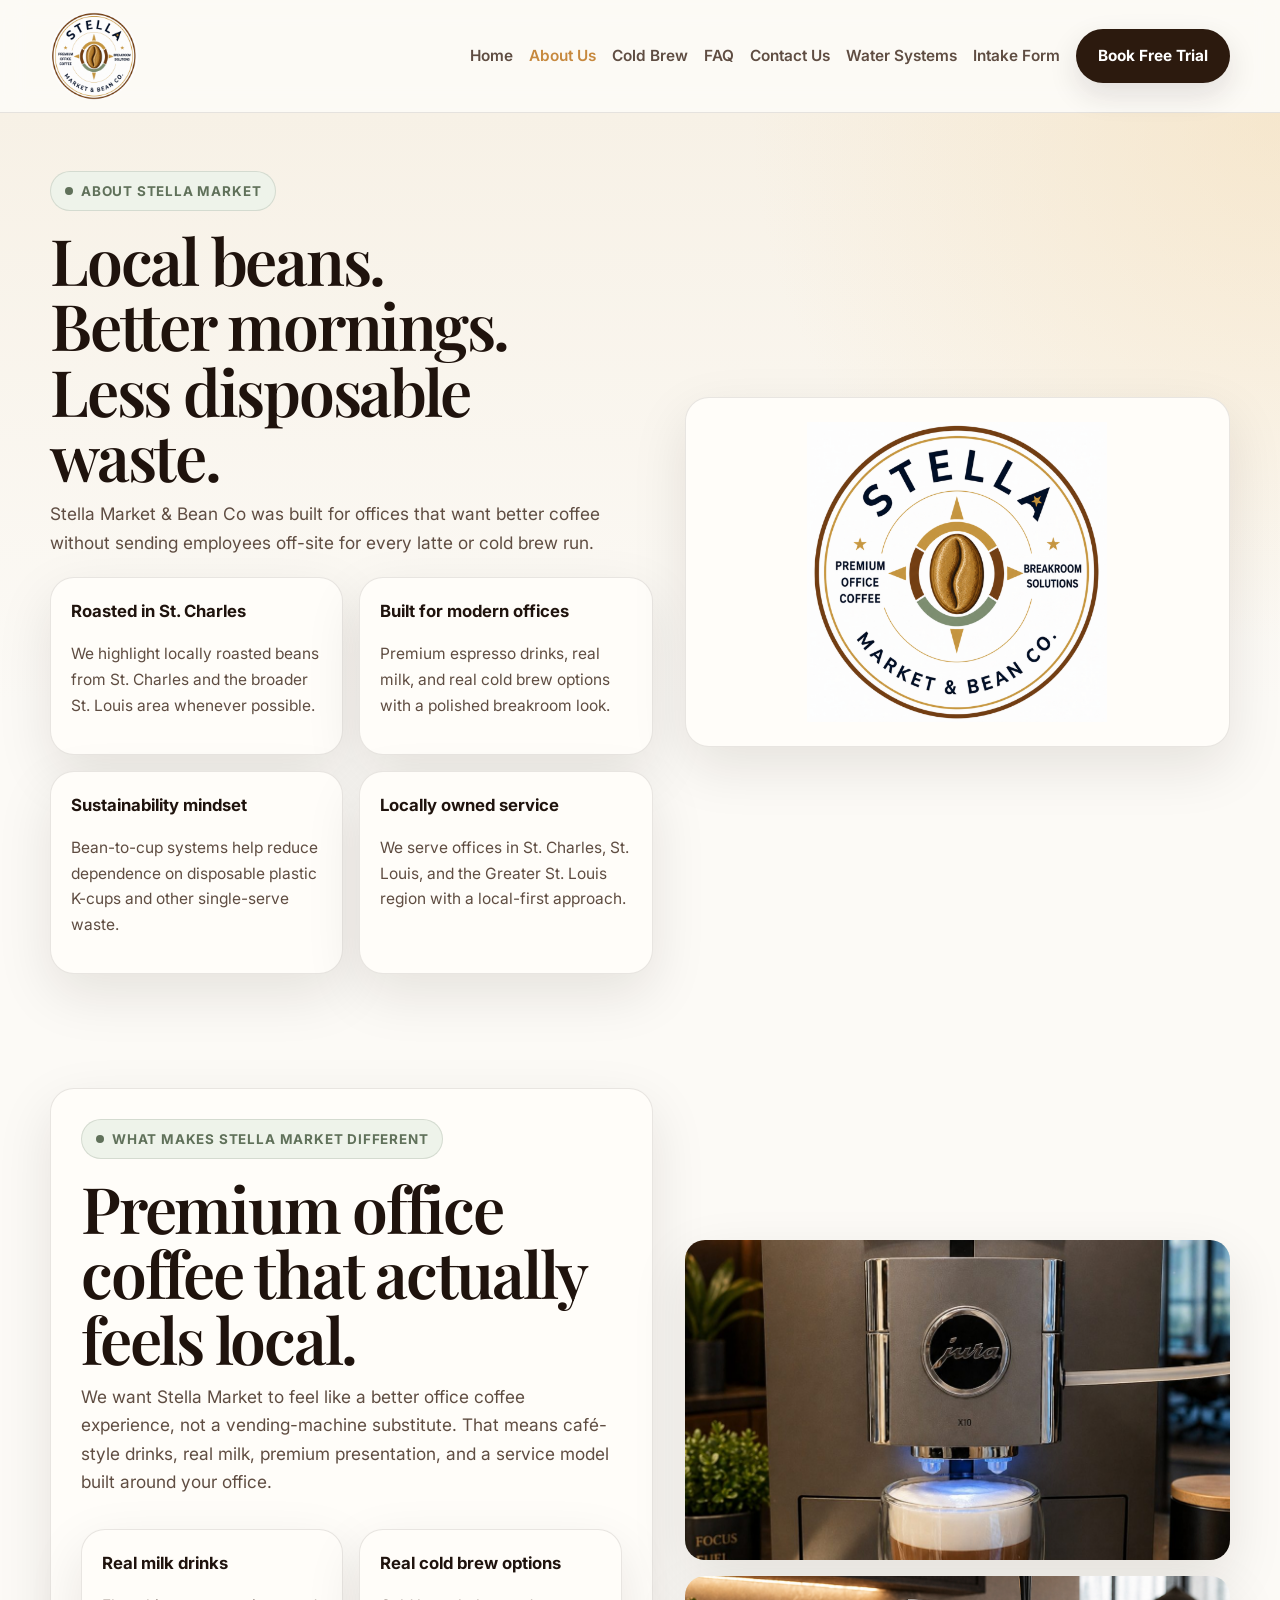
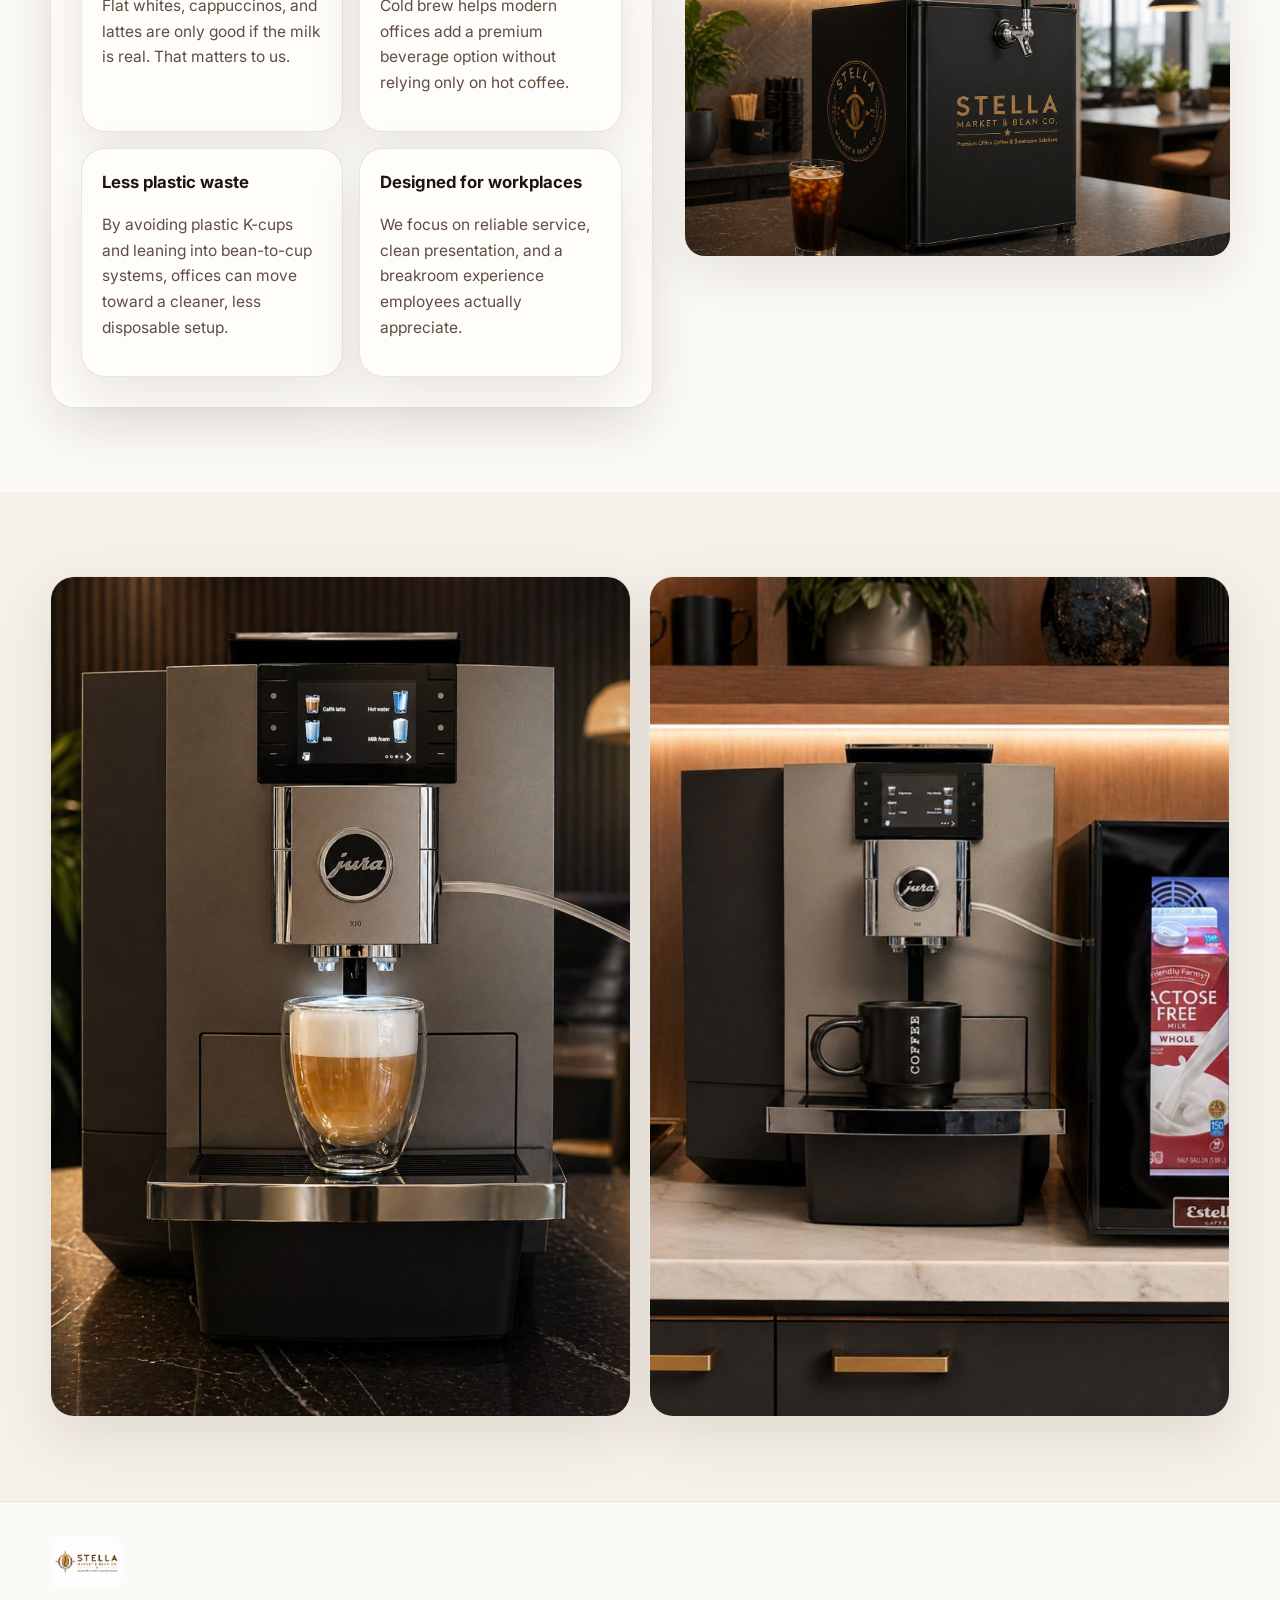
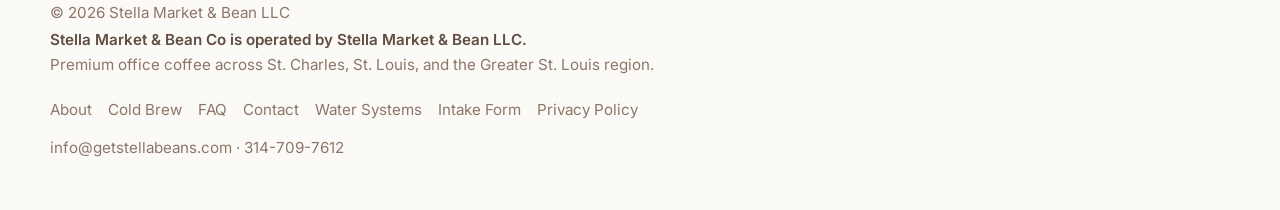
==== commit 9c7aff2e: "Add files via upload" ====
--- a/about.html
+++ b/about.html
@@ -7,7 +7,7 @@
   <script async src="https://www.googletagmanager.com/gtag/js?id=AW-18121859183"></script>
   <script>
     window.dataLayer = window.dataLayer || [];
-    function gtag(){dataLayer.push(arguments);}
+    function gtag(){dataLayer.push(arguments);} 
     gtag('js', new Date());
     gtag('config', 'AW-18121859183');
   </script>
@@ -21,7 +21,6 @@
   <meta property="og:url" content="https://www.getstellabeans.com/about.html">
   <meta property="og:image" content="https://www.getstellabeans.com/assets/images/jura-latte-suite.jpg">
   <meta name="twitter:card" content="summary_large_image">
-  
   <meta name="description" content="Learn about Stella Market & Bean Co, a locally focused office coffee service built around Jura machines, real milk drinks, cold brew, and St. Charles-roasted beans.">
   <title>About Stella Market & Bean Co | Local Office Coffee Service</title>
   <link rel="icon" type="image/png" href="assets/images/logo-round.png">
@@ -30,14 +29,13 @@
 <body>
   <nav>
     <div class="nav-inner">
-      <a href="index.html" class="brand" aria-label="Stella home">
-        <img class="brand-logo" src="assets/images/logo-round.png" alt="Stella round logo">
-        <img class="brand-wordmark" src="assets/images/logo-rect.png" alt="Stella Market & Bean Co logo">
+      <a href="index.html" class="brand" aria-label="Stella Market home">
+        <img class="brand-logo" src="assets/images/logo-round.png" alt="Stella Market &amp; Bean Co round logo">
       </a>
       <ul class="nav-links">
-
         <li><a href="index.html" class="">Home</a></li>
         <li><a href="about.html" class="active">About Us</a></li>
+        <li><a href="coldbrew.html" class="">Cold Brew</a></li>
         <li><a href="faq.html" class="">FAQ</a></li>
         <li><a href="contact.html" class="">Contact Us</a></li>
         <li><a href="water.html" class="">Water Systems</a></li>
@@ -47,9 +45,9 @@
       <button class="mobile-toggle" aria-expanded="false" aria-label="Open menu">☰</button>
     </div>
     <div class="mobile-menu container">
-
       <a href="index.html">Home</a>
       <a href="about.html">About Us</a>
+      <a href="coldbrew.html">Cold Brew</a>
       <a href="faq.html">FAQ</a>
       <a href="contact.html">Contact Us</a>
       <a href="water.html">Water Systems</a>
@@ -58,7 +56,6 @@
       <a href="https://calendly.com/ronstella-getstellabeans/15min" target="_blank" rel="noopener noreferrer">Book a Free Trial</a>
     </div>
   </nav>
-
 <section class="page-hero">
   <div class="container split-grid">
     <div>
@@ -70,36 +67,34 @@
       <div class="service-grid">
         <div class="service-card"><h3>Roasted in St. Charles</h3><p>We highlight locally roasted beans from St. Charles and the broader St. Louis area whenever possible.</p></div>
         <div class="service-card"><h3>Built for modern offices</h3><p>Premium espresso drinks, real milk, and real cold brew options with a polished breakroom look.</p></div>
-        <div class="service-card"><h3>Sustainability mindset</h3><p>Bean-to-cup systems help reduce dependence on disposable plastic k-cups and other single-serve waste.</p></div>
+        <div class="service-card"><h3>Sustainability mindset</h3><p>Bean-to-cup systems help reduce dependence on disposable plastic K-cups and other single-serve waste.</p></div>
         <div class="service-card"><h3>Locally owned service</h3><p>We serve offices in St. Charles, St. Louis, and the Greater St. Louis region with a local-first approach.</p></div>
       </div>
     </div>
-    <div class="side-logo"><img src="assets/images/logo-round.png" alt="Stella round logo"></div>
+    <div class="side-logo"><img src="assets/images/logo-round.png" alt="Stella Market &amp; Bean Co round logo"></div>
   </div>
 </section>
-
 <section class="section">
   <div class="container split-grid">
     <div class="split-panel">
       <div class="section-head">
-        <span class="eyebrow">What makes Stella different</span>
+        <span class="eyebrow">What makes Stella Market different</span>
         <h2>Premium office coffee that actually feels local.</h2>
         <p>We want Stella Market to feel like a better office coffee experience, not a vending-machine substitute. That means café-style drinks, real milk, premium presentation, and a service model built around your office.</p>
       </div>
       <div class="service-grid">
         <div class="service-card"><h3>Real milk drinks</h3><p>Flat whites, cappuccinos, and lattes are only good if the milk is real. That matters to us.</p></div>
-        <div class="service-card"><h3>Real cold brew options</h3><p>Cold brew helps smaller offices and modern teams get a premium beverage option without relying only on hot coffee.</p></div>
-        <div class="service-card"><h3>Less plastic waste</h3><p>By avoiding plastic k-cups and leaning into bean-to-cup systems, offices can move toward a cleaner, less disposable setup.</p></div>
+        <div class="service-card"><h3>Real cold brew options</h3><p>Cold brew helps modern offices add a premium beverage option without relying only on hot coffee.</p></div>
+        <div class="service-card"><h3>Less plastic waste</h3><p>By avoiding plastic K-cups and leaning into bean-to-cup systems, offices can move toward a cleaner, less disposable setup.</p></div>
         <div class="service-card"><h3>Designed for workplaces</h3><p>We focus on reliable service, clean presentation, and a breakroom experience employees actually appreciate.</p></div>
       </div>
     </div>
     <div class="image-stack">
       <img src="assets/images/jura-latte-suite.jpg" alt="Jura with premium latte drinks">
-      <img src="assets/images/coldbrew-kegerator-1.png" alt="Cold brew kegerator in a polished office breakroom">
+      <img src="assets/images/coldbrew-kegerator-2.png" alt="Cold brew coffee kegerator in a polished office breakroom">
     </div>
   </div>
 </section>
-
 <section class="section" style="background:var(--bg2);">
   <div class="container photo-grid-2">
     <div class="image-card">
@@ -112,17 +107,18 @@
     </div>
   </div>
 </section>
-
   <footer>
     <div class="container footer-row">
       <div>
-        <img src="assets/images/logo-rect.png" alt="Stella Market & Bean Co logo" style="height:44px;width:auto;border-radius:12px;margin-bottom:10px;">
+        <img src="assets/images/logo-rect.png" alt="Stella Market &amp; Bean Co logo" style="height:54px;width:auto;border-radius:12px;margin-bottom:10px;">
         <div>© 2026 Stella Market &amp; Bean LLC</div>
-        <div class="footer-legal">Stella Market &amp; Bean Co is operated by Stella Market &amp; Bean LLC.</div><div>Premium office coffee across St. Charles, St. Louis, and the Greater St. Louis region.</div>
+        <div class="footer-legal">Stella Market &amp; Bean Co is operated by Stella Market &amp; Bean LLC.</div>
+        <div>Premium office coffee across St. Charles, St. Louis, and the Greater St. Louis region.</div>
       </div>
       <div>
         <div class="footer-links">
           <a href="about.html">About</a>
+          <a href="coldbrew.html">Cold Brew</a>
           <a href="faq.html">FAQ</a>
           <a href="contact.html">Contact</a>
           <a href="water.html">Water Systems</a>
--- a/assets/styles.css
+++ b/assets/styles.css
@@ -2,23 +2,27 @@
 :root{--bg:#fcfaf6;--bg2:#f6f1e8;--ink:#1f130d;--muted:#5f4d42;--soft:#8c7668;--line:rgba(31,19,13,.10);--coffee:#2c1a0e;--latte:#c7893e;--sage:#60715a;--white:#fffdf9;--shadow:0 20px 55px rgba(31,19,13,.10);--radius:24px;--max:1180px}
 *{box-sizing:border-box}html{scroll-behavior:smooth}body{margin:0;font-family:Inter,system-ui,sans-serif;background:var(--bg);color:var(--ink);line-height:1.65}a{text-decoration:none;color:inherit}img{max-width:100%;display:block}
 .container{width:min(var(--max),calc(100% - 40px));margin:0 auto}.eyebrow{display:inline-flex;align-items:center;gap:8px;padding:8px 14px;border-radius:999px;background:#eef3ea;color:var(--sage);font-size:.84rem;font-weight:700;letter-spacing:.06em;text-transform:uppercase;border:1px solid rgba(96,113,90,.18)}.eyebrow::before{content:"";width:8px;height:8px;border-radius:50%;background:var(--sage)}
-nav{position:sticky;top:0;z-index:30;background:rgba(252,250,246,.90);backdrop-filter:blur(12px);border-bottom:1px solid var(--line)}.nav-inner{width:min(var(--max),calc(100% - 40px));margin:0 auto;display:flex;justify-content:space-between;align-items:center;gap:18px;padding:14px 0}.brand{display:flex;align-items:center;gap:14px;min-width:0}.brand-logo{width:74px;height:74px;border-radius:50%;object-fit:cover}.brand-wordmark{height:54px;width:auto;object-fit:contain;border-radius:10px}.brand-watermark{height:48px;width:auto;object-fit:contain;border-radius:10px}.nav-links{display:flex;align-items:center;gap:22px;list-style:none;margin:0;padding:0;color:var(--muted);font-weight:600}.nav-links a:hover,.nav-links a.active{color:var(--latte)}.mobile-toggle{display:none;background:none;border:none;font-size:1.7rem}
+nav{position:sticky;top:0;z-index:30;background:rgba(252,250,246,.90);backdrop-filter:blur(12px);border-bottom:1px solid var(--line)}.nav-inner{width:min(var(--max),calc(100% - 40px));margin:0 auto;display:flex;justify-content:space-between;align-items:center;gap:18px;padding:12px 0}.brand{display:flex;align-items:center;gap:14px;min-width:0}.brand-logo{width:88px;height:88px;border-radius:50%;object-fit:cover}.brand-wordmark{height:54px;width:auto;object-fit:contain;border-radius:10px}.brand-watermark{height:48px;width:auto;object-fit:contain;border-radius:10px}.nav-links{display:flex;align-items:center;gap:16px;list-style:none;margin:0;padding:0;color:var(--muted);font-weight:600;font-size:.96rem}.nav-links a:hover,.nav-links a.active{color:var(--latte)}.mobile-toggle{display:none;background:none;border:none;font-size:1.7rem}
 .mobile-menu{display:none;padding:0 20px 18px}.mobile-menu a{display:block;padding:10px 0;color:var(--muted);font-weight:600}.btn-primary,.btn-secondary,.nav-cta{display:inline-flex;align-items:center;justify-content:center;gap:8px;padding:14px 22px;border-radius:999px;font-weight:700;transition:.2s ease}.btn-primary,.nav-cta{background:var(--coffee);color:#fff;box-shadow:0 12px 30px rgba(31,19,13,.12)}.btn-secondary{border:1px solid var(--line);background:rgba(255,255,255,.75);color:var(--coffee)}.btn-primary:hover,.nav-cta:hover{transform:translateY(-1px);background:#3a2416}
 .page-hero{padding:58px 0 30px;background:radial-gradient(circle at top right, rgba(244,217,171,.42), transparent 34%), linear-gradient(180deg, #f7f1e6 0%, var(--bg) 66%)}.hero-grid,.split-grid{display:grid;grid-template-columns:1.05fr .95fr;gap:32px;align-items:center}.hero-copy h1,.section-head h1,.section-head h2{margin:16px 0 12px;font:600 clamp(2.2rem,5vw,4.8rem)/1.02 'Playfair Display',serif;letter-spacing:-.035em}.hero-copy h1 em{font-style:italic;color:var(--latte)}.hero-copy p,.section-head p{max-width:700px;margin:0 0 20px;color:var(--muted);font-size:1.08rem}.hero-points{display:grid;grid-template-columns:repeat(2,minmax(0,1fr));gap:12px 18px;list-style:none;padding:0;margin:20px 0 28px}.hero-points li{display:flex;align-items:flex-start;gap:10px;font-weight:600}.hero-points li::before{content:"✓";width:22px;height:22px;border-radius:50%;display:grid;place-items:center;font-size:.78rem;background:#eef3ea;color:var(--sage);margin-top:2px}.hero-actions{display:flex;flex-wrap:wrap;gap:12px}
-.hero-card,.card,.service-card,.drink-card,.contact-card,.policy-card,.faq-card,.metric-tile{background:var(--white);border:1px solid var(--line);border-radius:var(--radius);box-shadow:var(--shadow)}.hero-card{padding:16px;position:relative}.hero-card img{width:100%;height:560px;object-fit:cover;border-radius:20px}.floating-note{position:absolute;left:-16px;bottom:20px;background:rgba(255,253,249,.96);border:1px solid var(--line);border-radius:18px;padding:16px 18px;box-shadow:var(--shadow);width:min(280px,84%)}.floating-note strong{display:block;font:600 1.15rem/1.1 'Playfair Display',serif;margin-bottom:4px}.floating-note span{color:var(--muted);font-size:.95rem}.gateway-tile{display:grid;grid-template-columns:minmax(200px,250px) 1fr;align-items:center;gap:22px;min-height:128px}.gateway-tile img{max-height:96px;width:auto;justify-self:center}.gateway-note{padding:16px 18px;border:1px solid var(--line);border-radius:18px;background:linear-gradient(180deg,#fffdf9,#f8f2e8)}.gateway-note strong{display:block;font:600 1.35rem/1.1 'Playfair Display',serif;margin-bottom:6px}.gateway-note span{display:block;color:var(--muted)}
-.section{padding:84px 0}.section-head{max-width:760px;margin-bottom:32px}.logo-strip{padding:16px 0 0}.logo-wrap{display:grid;grid-template-columns:1.2fr .8fr;gap:14px;align-items:center}.logo-tile{padding:20px;background:var(--white);border:1px solid var(--line);border-radius:var(--radius);box-shadow:var(--shadow)}.logo-tile img{max-height:128px;width:auto;object-fit:contain}
+.hero-card,.card,.service-card,.drink-card,.contact-card,.policy-card,.faq-card,.metric-tile{background:var(--white);border:1px solid var(--line);border-radius:var(--radius);box-shadow:var(--shadow)}.hero-card{padding:16px;position:relative}.hero-card img{width:100%;height:560px;object-fit:cover;border-radius:20px}.floating-note{position:absolute;left:-16px;bottom:20px;background:rgba(255,253,249,.96);border:1px solid var(--line);border-radius:18px;padding:16px 18px;box-shadow:var(--shadow);width:min(280px,84%)}.floating-note strong{display:block;font:600 1.15rem/1.1 'Playfair Display',serif;margin-bottom:4px}.floating-note span{color:var(--muted);font-size:.95rem}.gateway-tile{display:grid;grid-template-columns:minmax(180px,220px) 1fr;align-items:center;gap:22px;min-height:128px}.gateway-tile img{max-height:124px;width:auto;justify-self:center}.gateway-note{padding:16px 18px;border:1px solid var(--line);border-radius:18px;background:linear-gradient(180deg,#fffdf9,#f8f2e8)}.gateway-note strong{display:block;font:600 1.35rem/1.1 'Playfair Display',serif;margin-bottom:6px}.gateway-note span{display:block;color:var(--muted)}
+.section{padding:84px 0}.section-head{max-width:760px;margin-bottom:32px}.logo-strip{padding:16px 0 0}.logo-wrap{display:grid;grid-template-columns:1.2fr .8fr;gap:14px;align-items:center}.logo-tile{padding:20px;background:var(--white);border:1px solid var(--line);border-radius:var(--radius);box-shadow:var(--shadow)}.logo-tile img{max-height:132px;width:auto;object-fit:contain}
 .metric-grid,.service-grid,.drink-grid,.process-grid,.contact-grid,.policy-grid,.faq-grid{display:grid;gap:16px}.metric-grid{grid-template-columns:repeat(4,1fr)}.service-grid{grid-template-columns:1fr 1fr}.metric-tile{padding:18px}.metric-tile strong{display:block;font:600 1.45rem/1 'Playfair Display',serif;margin-bottom:6px}.metric-tile span,.service-card p,.drink-card p,.contact-card p,.policy-card p,.faq-card p{color:var(--muted);font-size:.97rem}.split-panel{padding:30px;background:var(--white);border:1px solid var(--line);border-radius:var(--radius);box-shadow:var(--shadow)}.service-card,.drink-card,.contact-card,.policy-card{padding:20px}.service-card h3,.drink-card h3,.contact-card h3,.policy-card h3{margin:0 0 8px;font-size:1.05rem}.image-stack{display:grid;grid-template-rows:320px 280px;gap:16px}.image-stack img,.image-card img{width:100%;height:100%;object-fit:cover;border-radius:20px}.image-card{overflow:hidden;background:var(--white);border:1px solid var(--line);border-radius:var(--radius);box-shadow:var(--shadow)}.image-card .caption{padding:16px 18px}.image-card .caption h3{margin:0 0 6px;font-size:1.05rem}.image-card .caption p{margin:0;color:var(--muted);font-size:.95rem}.drink-grid{grid-template-columns:repeat(3,1fr)}.drink-card img{width:100%;height:240px;object-fit:cover;border-radius:16px;margin-bottom:14px}
 .pill-row{display:flex;flex-wrap:wrap;gap:10px;margin-top:20px}.pill{padding:9px 14px;border-radius:999px;border:1px solid rgba(244,217,171,.55);background:#fff8ea;color:#87571e;font-weight:700;font-size:.9rem}.process-grid{grid-template-columns:repeat(4,1fr)}.process-step{background:#f4ede3;border:1px solid var(--line);border-radius:22px;padding:22px}.process-step .num{display:inline-block;font:600 2.4rem/1 'Playfair Display',serif;color:var(--latte);margin-bottom:10px}.process-step h3{margin:0 0 8px;font-size:1.02rem}.process-step p{margin:0;color:var(--muted);font-size:.96rem}
 .cta-band{padding:34px;border-radius:28px;background:linear-gradient(135deg, var(--coffee), #4a2d1b);color:#fff;display:flex;justify-content:space-between;align-items:center;gap:20px;box-shadow:var(--shadow)}.cta-band h2,.cta-band h3{margin:0 0 6px;font:600 2rem/1.1 'Playfair Display',serif}.cta-band p{margin:0;color:rgba(255,255,255,.80)}.photo-grid-2{display:grid;grid-template-columns:1fr 1fr;gap:18px}details.faq-card{padding:0;overflow:hidden}details.faq-card summary{cursor:pointer;list-style:none;padding:20px 22px;font-weight:700;display:flex;justify-content:space-between;gap:16px}details.faq-card summary::-webkit-details-marker{display:none}details.faq-card .answer{padding:0 22px 22px;color:var(--muted)}
-.form-card{padding:30px;background:linear-gradient(180deg, #f8f2e8, #fdfbf7);border:1px solid var(--line);border-radius:24px;box-shadow:var(--shadow)}.form-grid{display:grid;grid-template-columns:1fr 1fr;gap:16px}.form-field{display:grid;gap:8px}.form-field.full{grid-column:1/-1}label{font-weight:700;color:var(--coffee);font-size:.95rem}input,textarea{width:100%;padding:14px 16px;border-radius:16px;border:1px solid rgba(31,19,13,.14);background:#fff;font:inherit;color:var(--ink)}textarea{min-height:130px;resize:vertical}.small-note{color:var(--soft);font-size:.92rem}.notice{padding:14px 16px;border-radius:16px;background:#f8f2e8;border:1px solid rgba(199,137,62,.24);color:var(--muted)}.contact-grid{grid-template-columns:repeat(3,1fr)}.policy-grid{grid-template-columns:1fr 1fr}.side-logo{display:flex;justify-content:center;align-items:center;padding:24px;background:var(--white);border:1px solid var(--line);border-radius:var(--radius);box-shadow:var(--shadow)}.side-logo img{max-width:250px;width:100%;height:auto}
+.form-card{padding:30px;background:linear-gradient(180deg, #f8f2e8, #fdfbf7);border:1px solid var(--line);border-radius:24px;box-shadow:var(--shadow)}.form-grid{display:grid;grid-template-columns:1fr 1fr;gap:16px}.form-field{display:grid;gap:8px}.form-field.full{grid-column:1/-1}label{font-weight:700;color:var(--coffee);font-size:.95rem}input,textarea{width:100%;padding:14px 16px;border-radius:16px;border:1px solid rgba(31,19,13,.14);background:#fff;font:inherit;color:var(--ink)}textarea{min-height:130px;resize:vertical}.small-note{color:var(--soft);font-size:.92rem}.notice{padding:14px 16px;border-radius:16px;background:#f8f2e8;border:1px solid rgba(199,137,62,.24);color:var(--muted)}.contact-grid{grid-template-columns:repeat(3,1fr)}.policy-grid{grid-template-columns:1fr 1fr}.side-logo{display:flex;justify-content:center;align-items:center;padding:24px;background:var(--white);border:1px solid var(--line);border-radius:var(--radius);box-shadow:var(--shadow)}.side-logo img{max-width:300px;width:100%;height:auto}
 footer{padding:34px 0 50px;border-top:1px solid var(--line)}.footer-row{display:flex;justify-content:space-between;align-items:flex-start;gap:20px;flex-wrap:wrap;color:var(--soft);font-size:.95rem}.footer-links{display:flex;gap:16px;flex-wrap:wrap}
 @media (max-width:1080px){.hero-grid,.split-grid,.logo-wrap{grid-template-columns:1fr}.metric-grid,.process-grid,.drink-grid,.contact-grid,.policy-grid{grid-template-columns:repeat(2,1fr)}.image-stack{grid-template-rows:280px 220px}.floating-note{left:16px}}
-@media (max-width:760px){.nav-links,.nav-cta{display:none}.mobile-toggle{display:block}.mobile-menu.open{display:block}.hero-points,.metric-grid,.service-grid,.drink-grid,.process-grid,.contact-grid,.policy-grid,.photo-grid-2,.form-grid{grid-template-columns:1fr}.hero-card img{height:380px}.cta-band,.footer-row{flex-direction:column;align-items:flex-start}.brand-wordmark{height:32px}.brand-logo{width:52px;height:52px}}
+@media (max-width:760px){.nav-links,.nav-cta{display:none}.mobile-toggle{display:block}.mobile-menu.open{display:block}.hero-points,.metric-grid,.service-grid,.drink-grid,.process-grid,.contact-grid,.policy-grid,.photo-grid-2,.form-grid,.spec-grid{grid-template-columns:1fr}.hero-card img{height:380px}.cta-band,.footer-row{flex-direction:column;align-items:flex-start}.brand-wordmark{height:32px}.brand-logo{width:64px;height:64px}}
 
 .contain-photo{object-fit:contain !important;background:transparent;padding:0;}
-.intake-logo{justify-content:center;align-items:center;text-align:center;}.intake-logo img{max-width:420px;margin:0 auto;}
+.intake-logo{justify-content:center;align-items:center;text-align:center;}.intake-logo img{max-width:460px;margin:0 auto;}
 .water-hero img{background:#0f0f10;object-fit:contain;}
 .footer-legal{font-weight:600;color:var(--muted);margin-top:2px;}
+.spec-grid{display:grid;grid-template-columns:repeat(3,1fr);gap:16px;}
+.spec-card{background:var(--white);border:1px solid var(--line);border-radius:var(--radius);box-shadow:var(--shadow);padding:22px;}
+.spec-card h3{margin:0 0 8px;font-size:1rem;}
+.spec-card p{margin:0;color:var(--muted);font-size:.97rem;}
 
 
 .hero-card .gateway-note, .gateway-note{margin:0;}
@@ -34,3 +38,5 @@
   .brand-logo{width:58px;height:58px}
   .gateway-tile img{max-height:82px}
 }
+
+@media (max-width:1080px){.spec-grid{grid-template-columns:repeat(2,1fr);}}
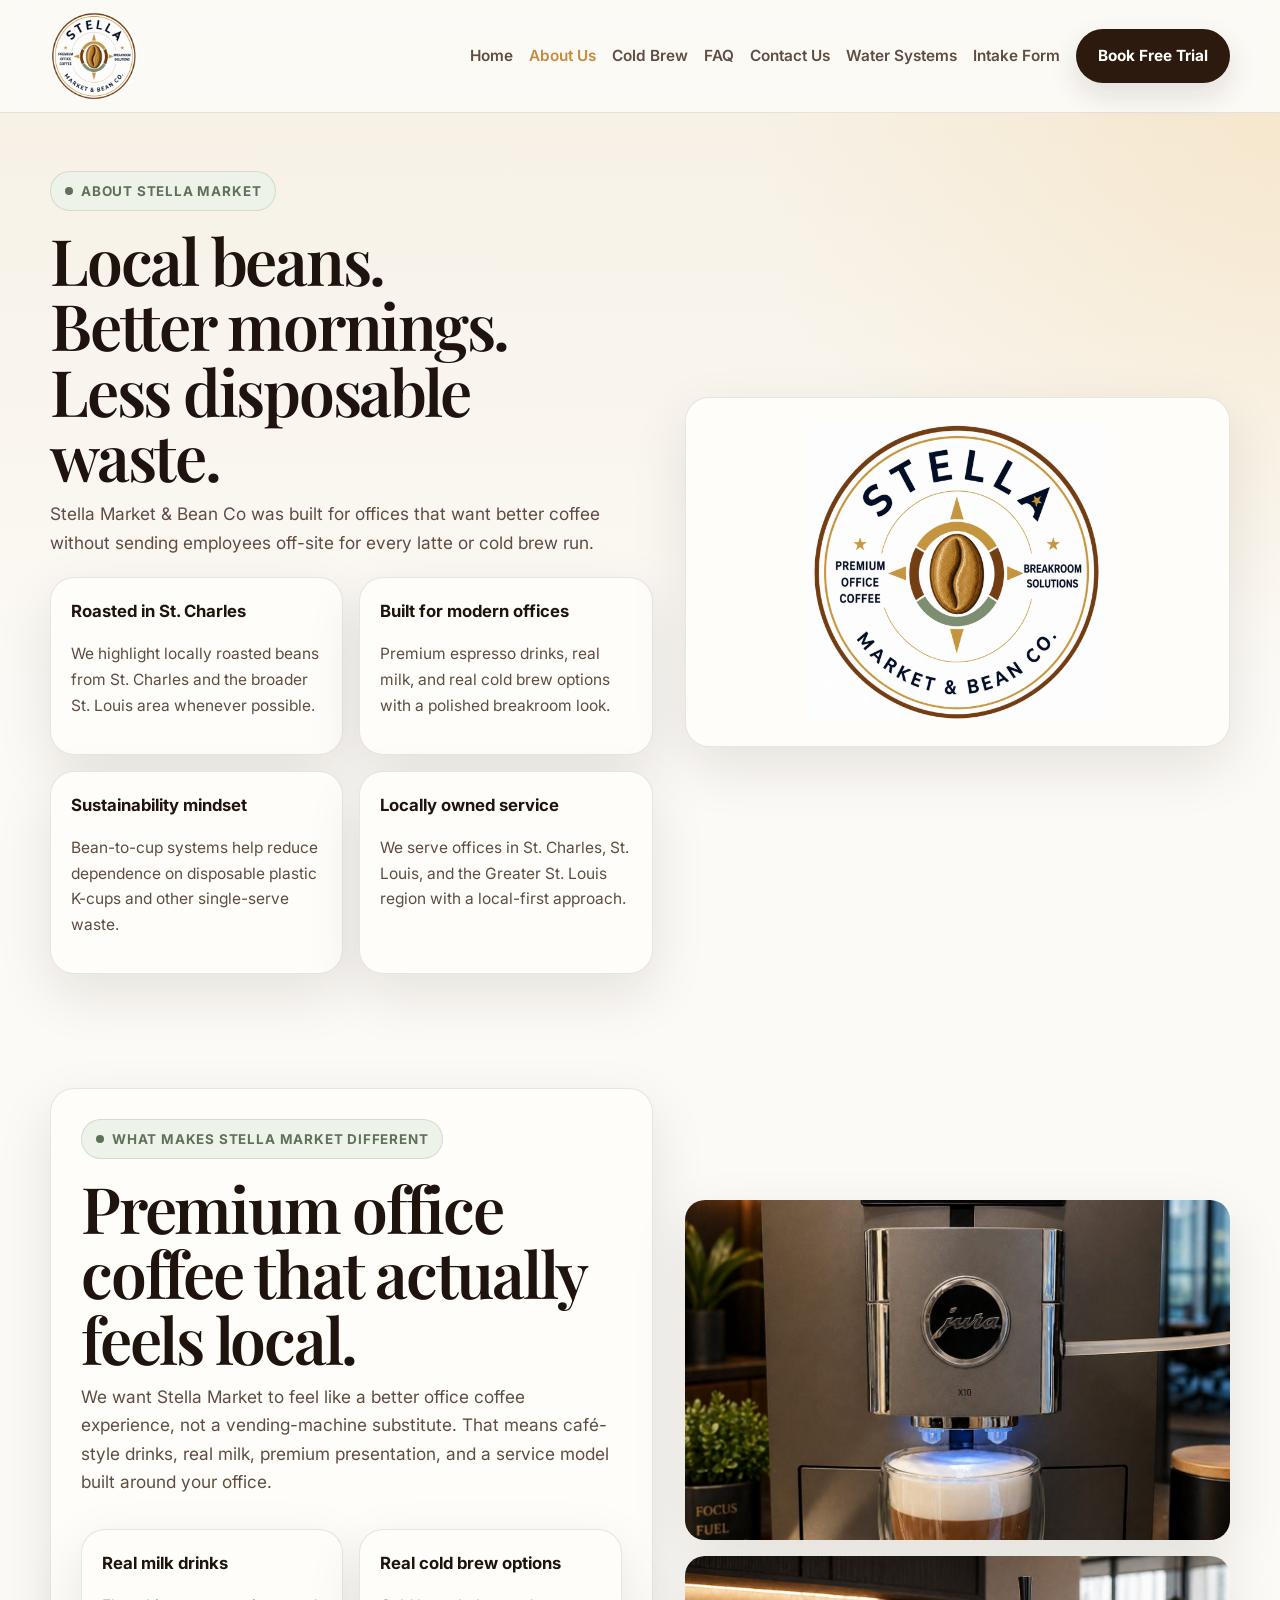
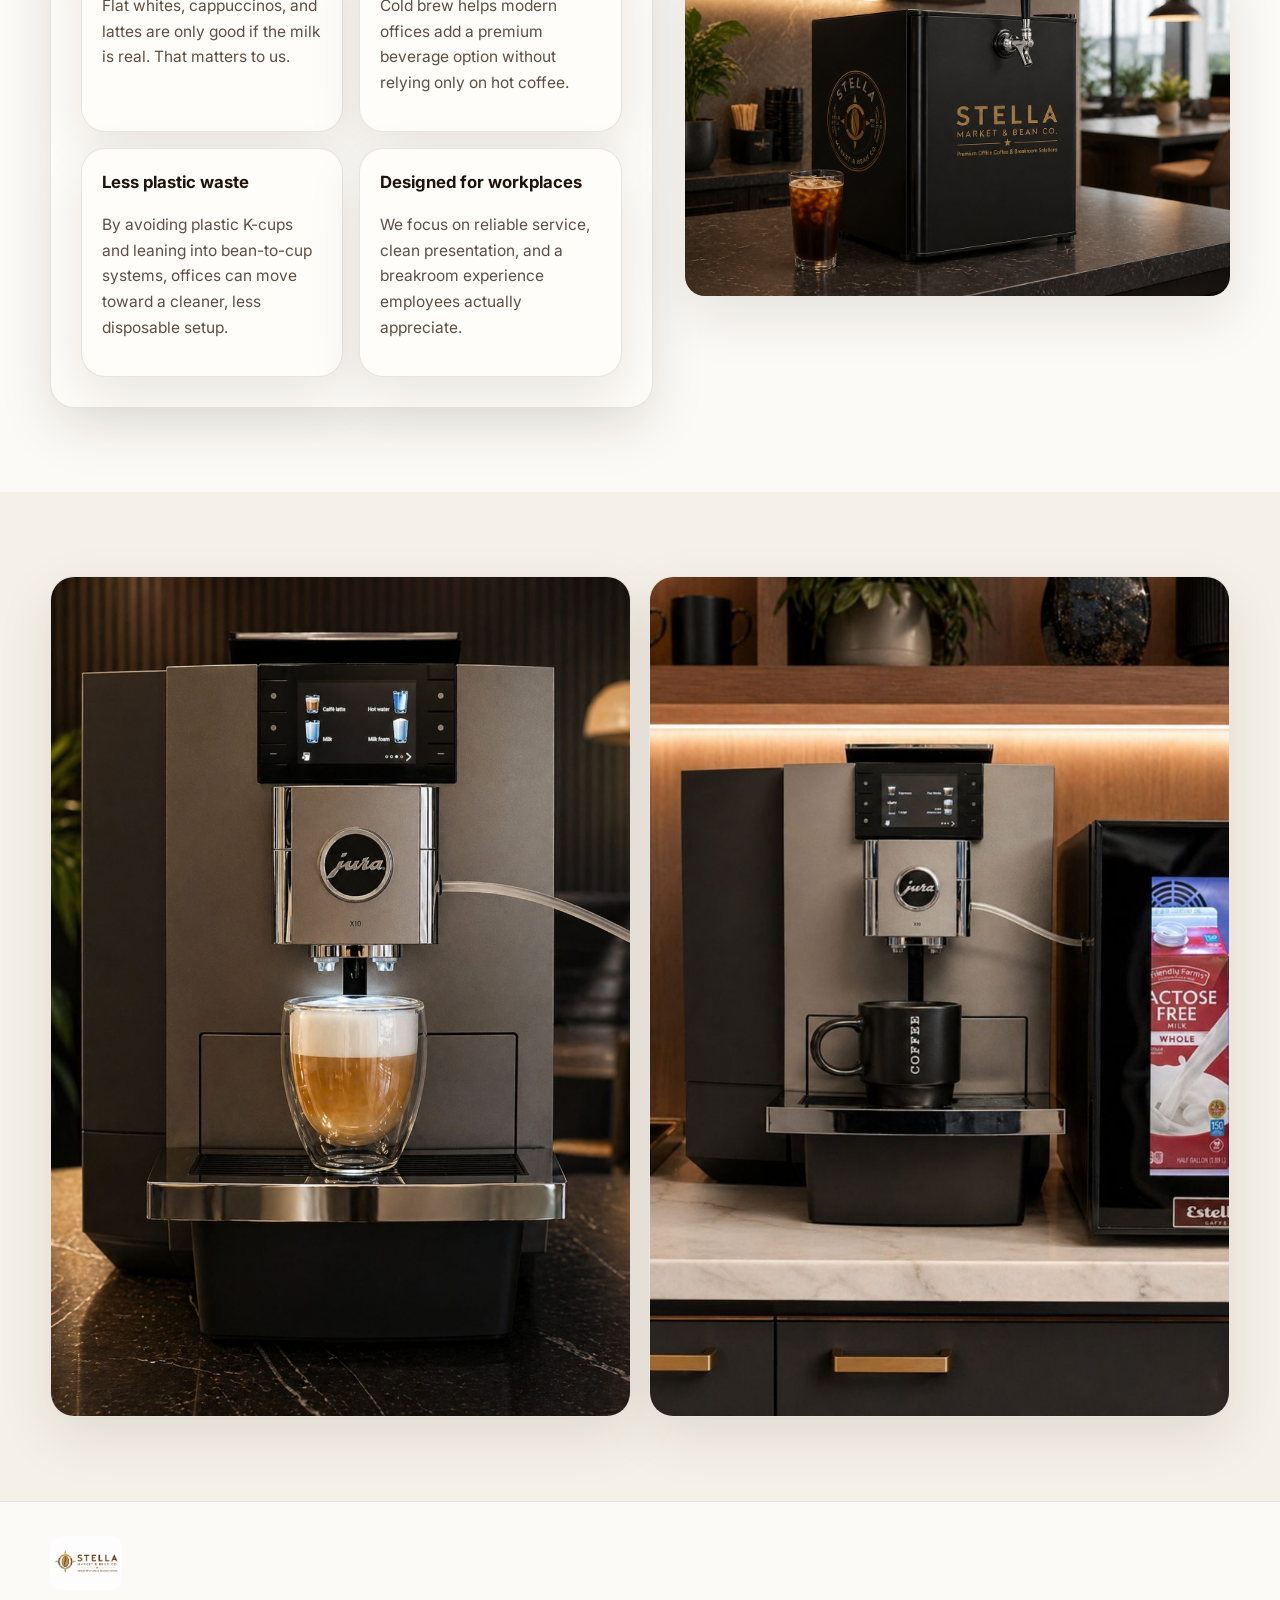
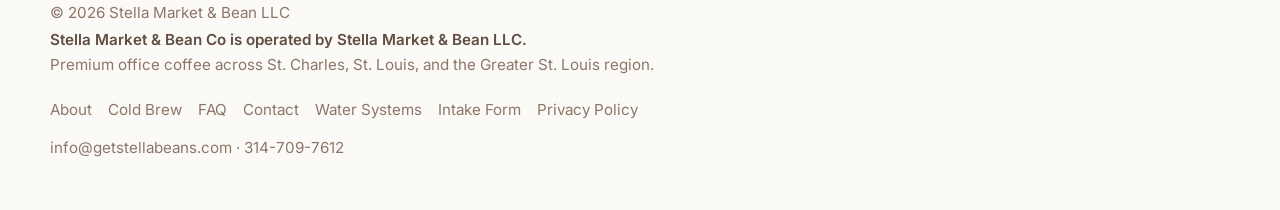
==== commit 0a9695f1: "Update about.html" ====
--- a/about.html
+++ b/about.html
@@ -26,6 +26,24 @@
   <link rel="icon" type="image/png" href="assets/images/logo-round.png">
   <link rel="stylesheet" href="assets/styles.css">
 </head>
+  <script type="text/javascript">
+    _linkedin_partner_id = "9269308";
+    window._linkedin_data_partner_ids = window._linkedin_data_partner_ids || [];
+    window._linkedin_data_partner_ids.push(_linkedin_partner_id);
+  </script>
+  <script type="text/javascript">
+    (function(l) {
+      if (!l){window.lintrk = function(a,b){window.lintrk.q.push([a,b])}; window.lintrk.q=[]}
+      var s = document.getElementsByTagName("script")[0];
+      var b = document.createElement("script");
+      b.type = "text/javascript"; b.async = true;
+      b.src = "https://snap.licdn.com/li.lms-analytics/insight.min.js";
+      s.parentNode.insertBefore(b, s);
+    })(window.lintrk);
+  </script>
+  <noscript>
+    <img height="1" width="1" style="display:none;" alt="" src="https://px.ads.linkedin.com/collect/?pid=9269308&fmt=gif" />
+  </noscript>
 <body>
   <nav>
     <div class="nav-inner">
@@ -131,4 +149,4 @@
   </footer>
   <script src="assets/script.js"></script>
 </body>
-</html>+</html>
--- a/assets/styles.css
+++ b/assets/styles.css
@@ -40,3 +40,13 @@
 }
 
 @media (max-width:1080px){.spec-grid{grid-template-columns:repeat(2,1fr);}}
+
+
+/* Updated photo framing for homepage revisions */
+.soft-photo-bg{background:#f7f1e6;}
+.hero-card img.contain-photo{object-fit:contain !important;background:#f7f1e6;padding:10px;height:560px;}
+.image-stack{grid-template-rows:340px 340px;}
+.image-stack img.contain-photo{object-fit:contain !important;background:#f7f1e6;padding:10px;}
+.drink-card img.contain-photo{object-fit:contain !important;background:#f7f1e6;padding:10px;height:270px;}
+@media (max-width:1080px){.image-stack{grid-template-rows:300px 300px;}}
+@media (max-width:760px){.hero-card img.contain-photo{height:380px}.image-stack{grid-template-rows:260px 260px}.drink-card img.contain-photo{height:240px}}
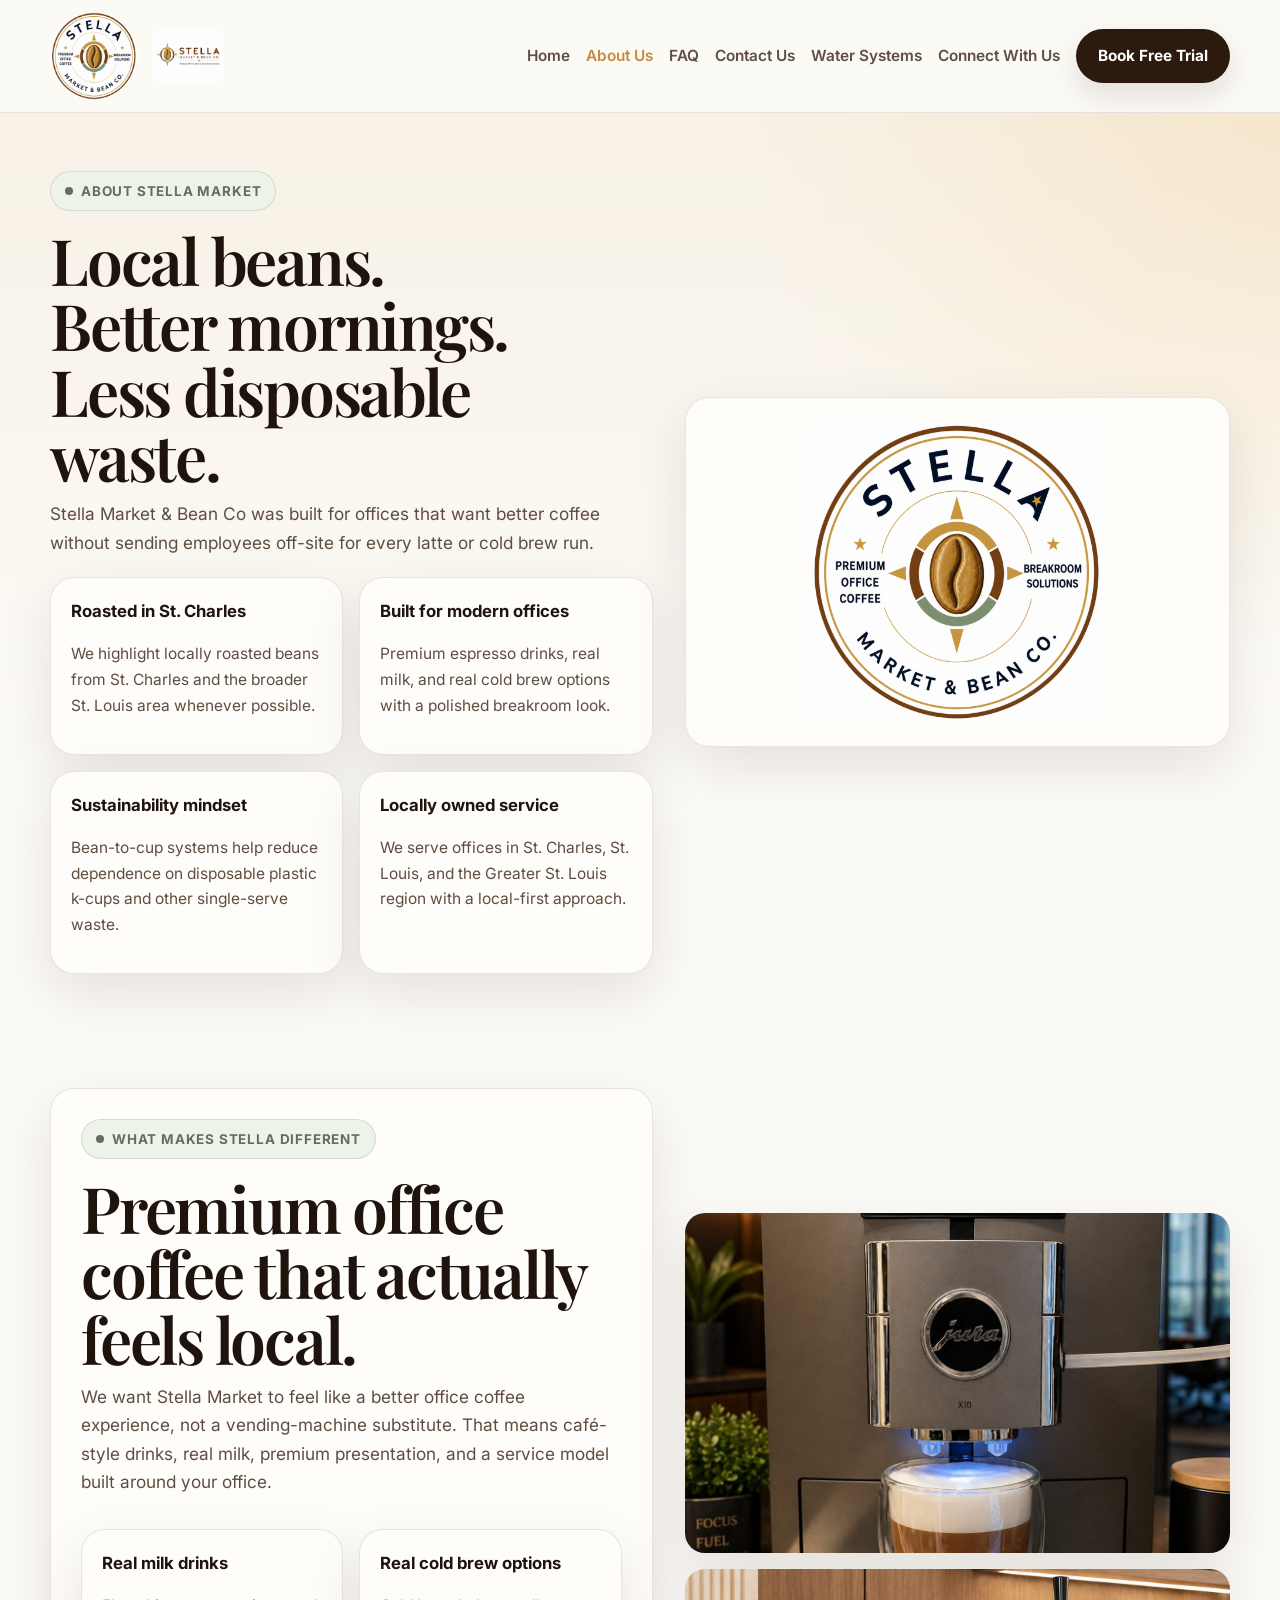
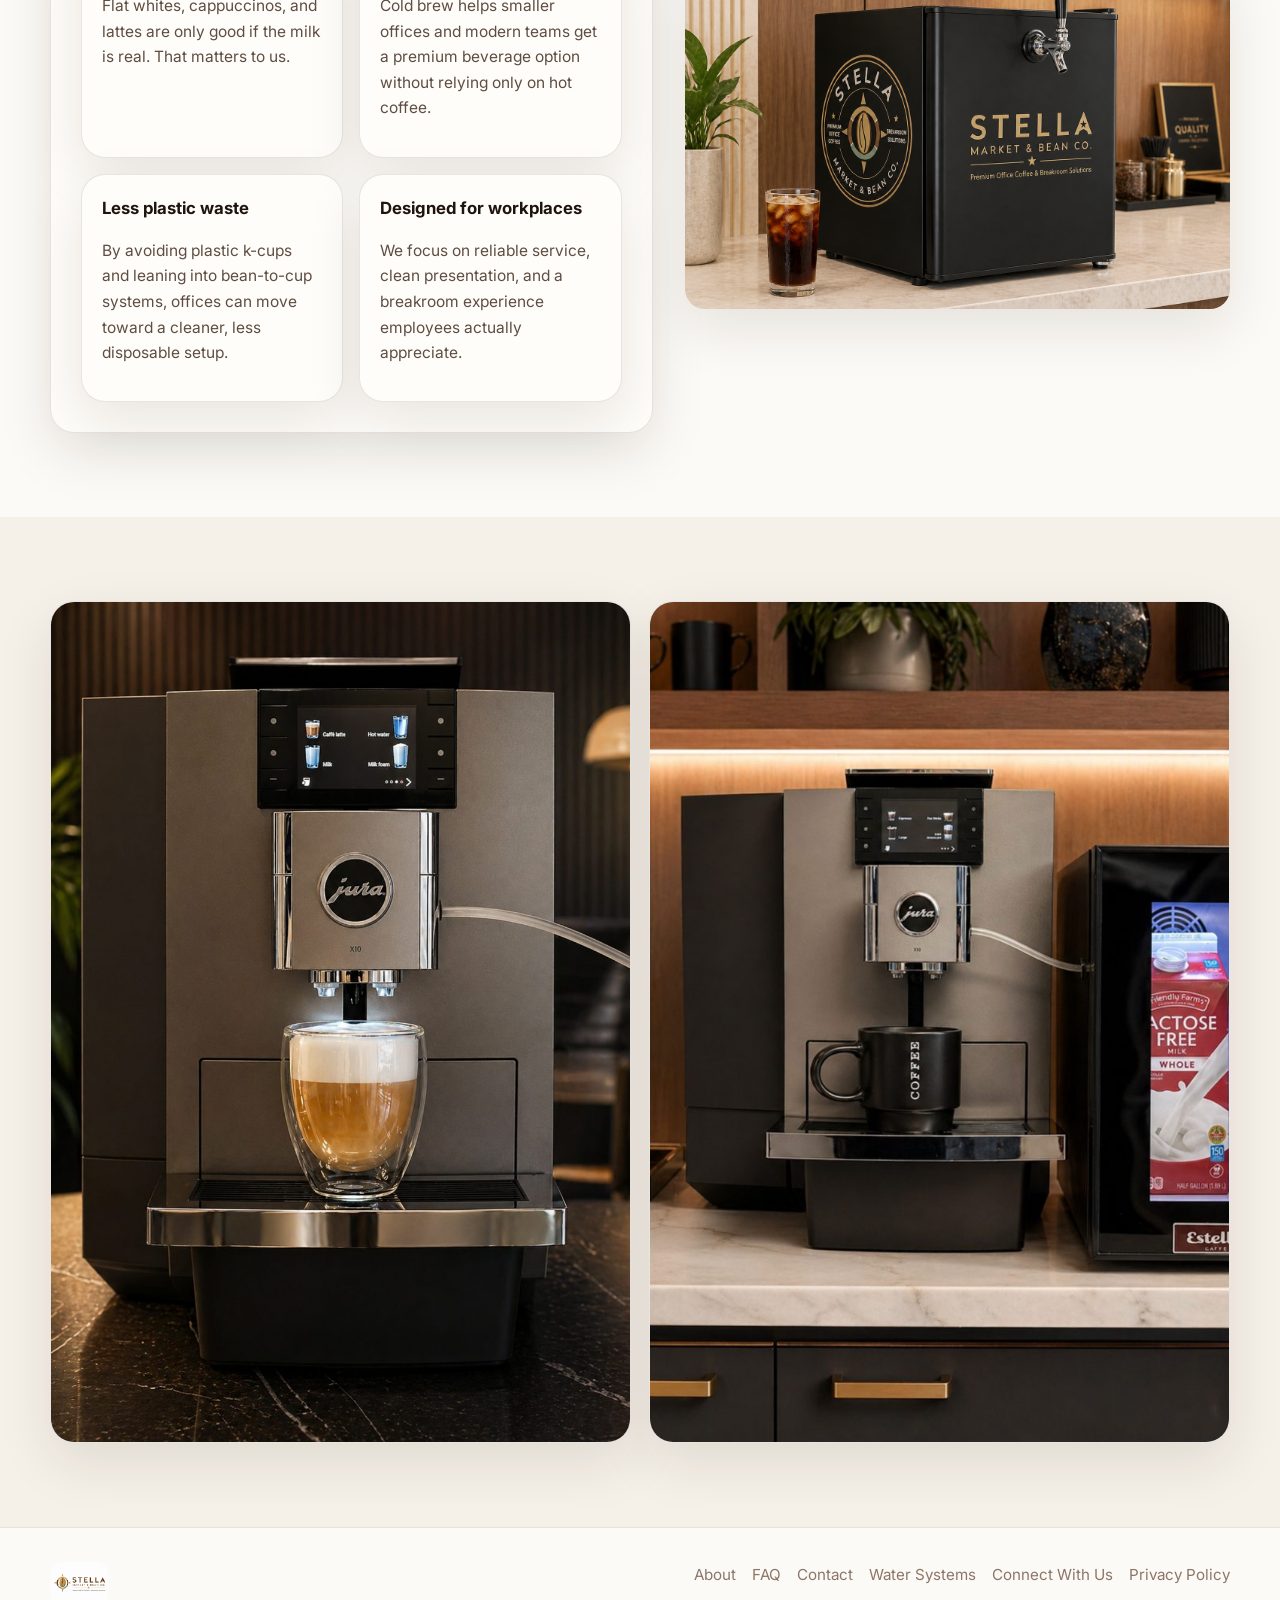
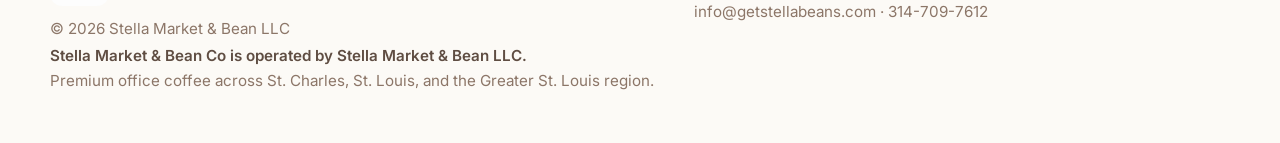
==== commit 94219b24: "Add files via upload" ====
--- a/about.html
+++ b/about.html
@@ -7,7 +7,7 @@
   <script async src="https://www.googletagmanager.com/gtag/js?id=AW-18121859183"></script>
   <script>
     window.dataLayer = window.dataLayer || [];
-    function gtag(){dataLayer.push(arguments);} 
+    function gtag(){dataLayer.push(arguments);}
     gtag('js', new Date());
     gtag('config', 'AW-18121859183');
   </script>
@@ -21,59 +21,44 @@
   <meta property="og:url" content="https://www.getstellabeans.com/about.html">
   <meta property="og:image" content="https://www.getstellabeans.com/assets/images/jura-latte-suite.jpg">
   <meta name="twitter:card" content="summary_large_image">
+  
   <meta name="description" content="Learn about Stella Market & Bean Co, a locally focused office coffee service built around Jura machines, real milk drinks, cold brew, and St. Charles-roasted beans.">
   <title>About Stella Market & Bean Co | Local Office Coffee Service</title>
   <link rel="icon" type="image/png" href="assets/images/logo-round.png">
   <link rel="stylesheet" href="assets/styles.css">
 </head>
-  <script type="text/javascript">
-    _linkedin_partner_id = "9269308";
-    window._linkedin_data_partner_ids = window._linkedin_data_partner_ids || [];
-    window._linkedin_data_partner_ids.push(_linkedin_partner_id);
-  </script>
-  <script type="text/javascript">
-    (function(l) {
-      if (!l){window.lintrk = function(a,b){window.lintrk.q.push([a,b])}; window.lintrk.q=[]}
-      var s = document.getElementsByTagName("script")[0];
-      var b = document.createElement("script");
-      b.type = "text/javascript"; b.async = true;
-      b.src = "https://snap.licdn.com/li.lms-analytics/insight.min.js";
-      s.parentNode.insertBefore(b, s);
-    })(window.lintrk);
-  </script>
-  <noscript>
-    <img height="1" width="1" style="display:none;" alt="" src="https://px.ads.linkedin.com/collect/?pid=9269308&fmt=gif" />
-  </noscript>
 <body>
   <nav>
     <div class="nav-inner">
-      <a href="index.html" class="brand" aria-label="Stella Market home">
-        <img class="brand-logo" src="assets/images/logo-round.png" alt="Stella Market &amp; Bean Co round logo">
+      <a href="index.html" class="brand" aria-label="Stella home">
+        <img class="brand-logo" src="assets/images/logo-round.png" alt="Stella round logo">
+        <img class="brand-wordmark" src="assets/images/logo-rect.png" alt="Stella Market & Bean Co logo">
       </a>
       <ul class="nav-links">
+
         <li><a href="index.html" class="">Home</a></li>
         <li><a href="about.html" class="active">About Us</a></li>
-        <li><a href="coldbrew.html" class="">Cold Brew</a></li>
         <li><a href="faq.html" class="">FAQ</a></li>
         <li><a href="contact.html" class="">Contact Us</a></li>
         <li><a href="water.html" class="">Water Systems</a></li>
-        <li><a href="intake.html" class="">Intake Form</a></li>
+        <li><a href="intake.html" class="">Connect With Us</a></li>
         <li><a href="https://calendly.com/ronstella-getstellabeans/15min" class="nav-cta" target="_blank" rel="noopener noreferrer">Book Free Trial</a></li>
       </ul>
       <button class="mobile-toggle" aria-expanded="false" aria-label="Open menu">☰</button>
     </div>
     <div class="mobile-menu container">
+
       <a href="index.html">Home</a>
       <a href="about.html">About Us</a>
-      <a href="coldbrew.html">Cold Brew</a>
       <a href="faq.html">FAQ</a>
       <a href="contact.html">Contact Us</a>
       <a href="water.html">Water Systems</a>
-      <a href="intake.html">Intake Form</a>
+      <a href="intake.html">Connect With Us</a>
       <a href="privacy.html">Privacy Policy</a>
       <a href="https://calendly.com/ronstella-getstellabeans/15min" target="_blank" rel="noopener noreferrer">Book a Free Trial</a>
     </div>
   </nav>
+
 <section class="page-hero">
   <div class="container split-grid">
     <div>
@@ -85,34 +70,36 @@
       <div class="service-grid">
         <div class="service-card"><h3>Roasted in St. Charles</h3><p>We highlight locally roasted beans from St. Charles and the broader St. Louis area whenever possible.</p></div>
         <div class="service-card"><h3>Built for modern offices</h3><p>Premium espresso drinks, real milk, and real cold brew options with a polished breakroom look.</p></div>
-        <div class="service-card"><h3>Sustainability mindset</h3><p>Bean-to-cup systems help reduce dependence on disposable plastic K-cups and other single-serve waste.</p></div>
+        <div class="service-card"><h3>Sustainability mindset</h3><p>Bean-to-cup systems help reduce dependence on disposable plastic k-cups and other single-serve waste.</p></div>
         <div class="service-card"><h3>Locally owned service</h3><p>We serve offices in St. Charles, St. Louis, and the Greater St. Louis region with a local-first approach.</p></div>
       </div>
     </div>
-    <div class="side-logo"><img src="assets/images/logo-round.png" alt="Stella Market &amp; Bean Co round logo"></div>
+    <div class="side-logo"><img src="assets/images/logo-round.png" alt="Stella round logo"></div>
   </div>
 </section>
+
 <section class="section">
   <div class="container split-grid">
     <div class="split-panel">
       <div class="section-head">
-        <span class="eyebrow">What makes Stella Market different</span>
+        <span class="eyebrow">What makes Stella different</span>
         <h2>Premium office coffee that actually feels local.</h2>
         <p>We want Stella Market to feel like a better office coffee experience, not a vending-machine substitute. That means café-style drinks, real milk, premium presentation, and a service model built around your office.</p>
       </div>
       <div class="service-grid">
         <div class="service-card"><h3>Real milk drinks</h3><p>Flat whites, cappuccinos, and lattes are only good if the milk is real. That matters to us.</p></div>
-        <div class="service-card"><h3>Real cold brew options</h3><p>Cold brew helps modern offices add a premium beverage option without relying only on hot coffee.</p></div>
-        <div class="service-card"><h3>Less plastic waste</h3><p>By avoiding plastic K-cups and leaning into bean-to-cup systems, offices can move toward a cleaner, less disposable setup.</p></div>
+        <div class="service-card"><h3>Real cold brew options</h3><p>Cold brew helps smaller offices and modern teams get a premium beverage option without relying only on hot coffee.</p></div>
+        <div class="service-card"><h3>Less plastic waste</h3><p>By avoiding plastic k-cups and leaning into bean-to-cup systems, offices can move toward a cleaner, less disposable setup.</p></div>
         <div class="service-card"><h3>Designed for workplaces</h3><p>We focus on reliable service, clean presentation, and a breakroom experience employees actually appreciate.</p></div>
       </div>
     </div>
     <div class="image-stack">
       <img src="assets/images/jura-latte-suite.jpg" alt="Jura with premium latte drinks">
-      <img src="assets/images/coldbrew-kegerator-2.png" alt="Cold brew coffee kegerator in a polished office breakroom">
+      <img src="assets/images/coldbrew-kegerator-1.png" alt="Cold brew kegerator in a polished office breakroom">
     </div>
   </div>
 </section>
+
 <section class="section" style="background:var(--bg2);">
   <div class="container photo-grid-2">
     <div class="image-card">
@@ -125,22 +112,21 @@
     </div>
   </div>
 </section>
+
   <footer>
     <div class="container footer-row">
       <div>
-        <img src="assets/images/logo-rect.png" alt="Stella Market &amp; Bean Co logo" style="height:54px;width:auto;border-radius:12px;margin-bottom:10px;">
+        <img src="assets/images/logo-rect.png" alt="Stella Market & Bean Co logo" style="height:44px;width:auto;border-radius:12px;margin-bottom:10px;">
         <div>© 2026 Stella Market &amp; Bean LLC</div>
-        <div class="footer-legal">Stella Market &amp; Bean Co is operated by Stella Market &amp; Bean LLC.</div>
-        <div>Premium office coffee across St. Charles, St. Louis, and the Greater St. Louis region.</div>
+        <div class="footer-legal">Stella Market &amp; Bean Co is operated by Stella Market &amp; Bean LLC.</div><div>Premium office coffee across St. Charles, St. Louis, and the Greater St. Louis region.</div>
       </div>
       <div>
         <div class="footer-links">
           <a href="about.html">About</a>
-          <a href="coldbrew.html">Cold Brew</a>
           <a href="faq.html">FAQ</a>
           <a href="contact.html">Contact</a>
           <a href="water.html">Water Systems</a>
-          <a href="intake.html">Intake Form</a>
+          <a href="intake.html">Connect With Us</a>
           <a href="privacy.html">Privacy Policy</a>
         </div>
         <div style="margin-top:12px;"><a href="mailto:info@getstellabeans.com">info@getstellabeans.com</a> · <a href="tel:+13147097612">314-709-7612</a></div>
@@ -149,4 +135,4 @@
   </footer>
   <script src="assets/script.js"></script>
 </body>
-</html>
+</html>
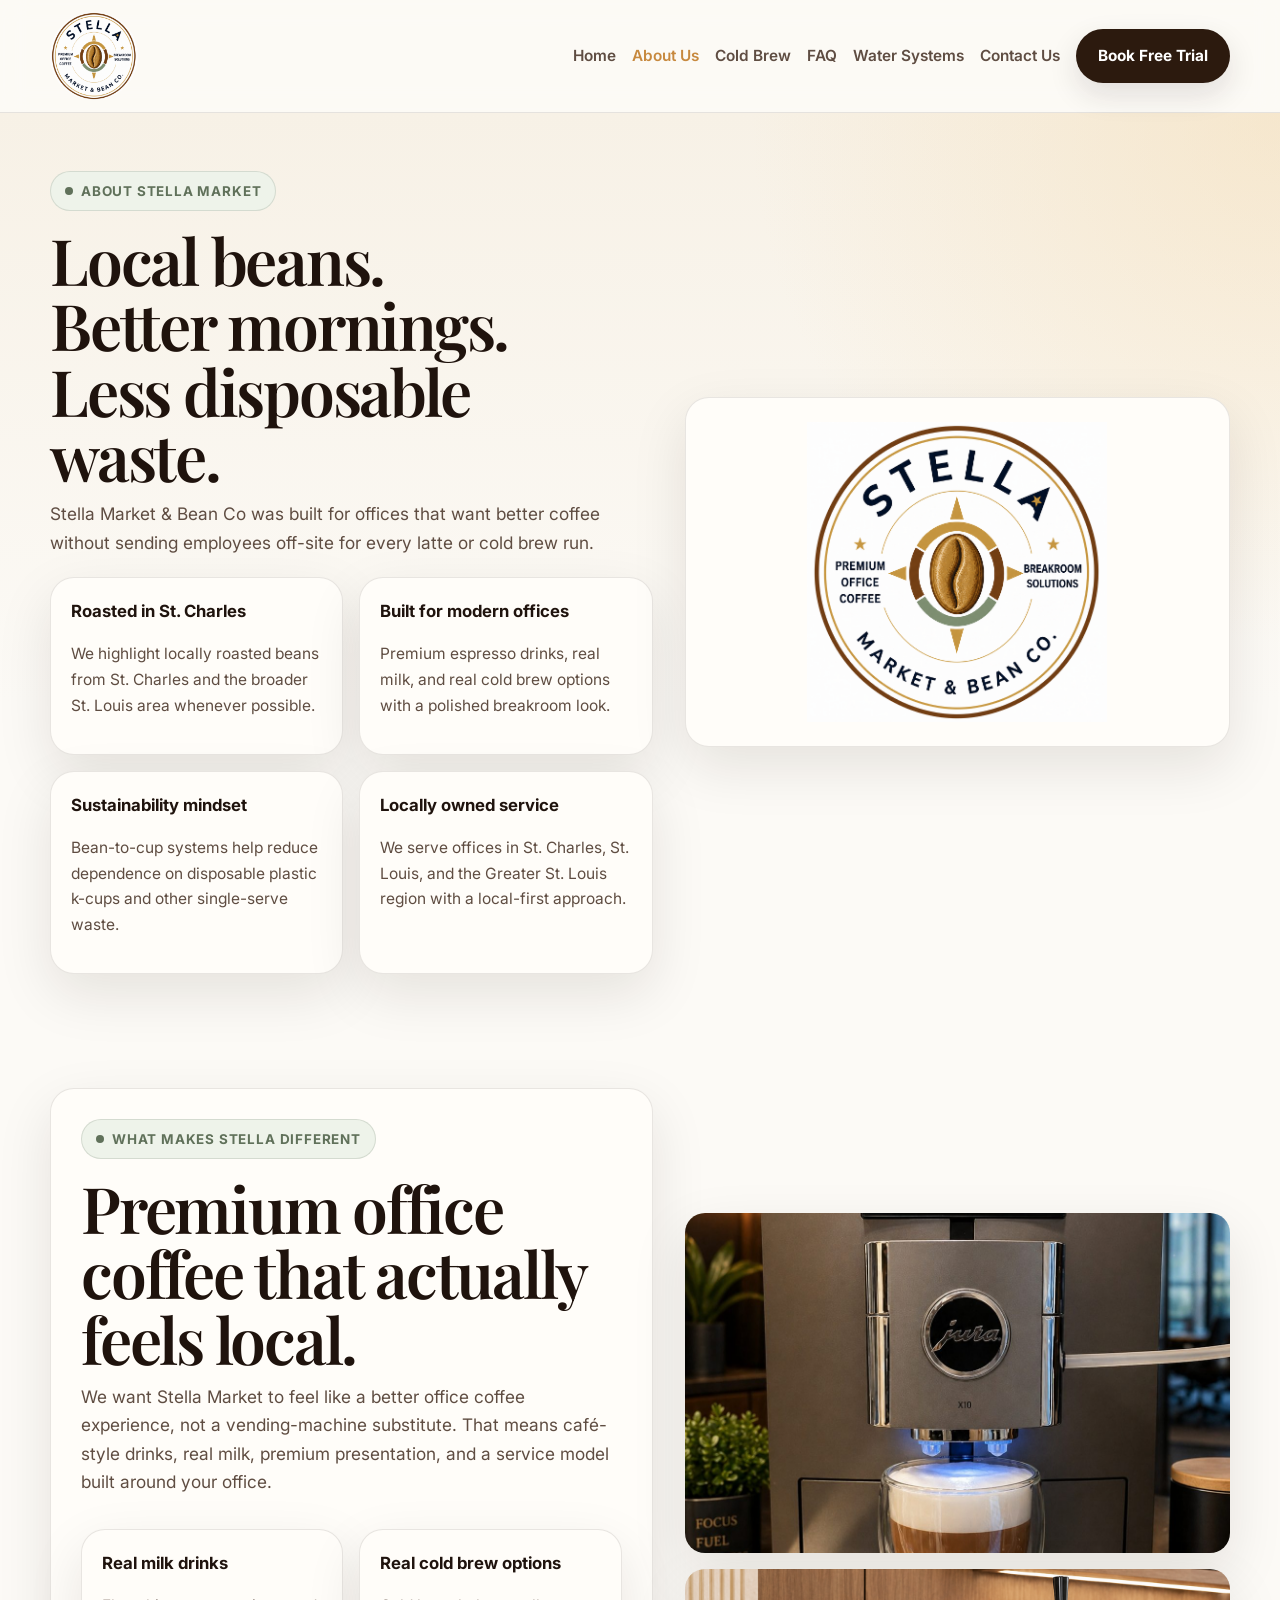
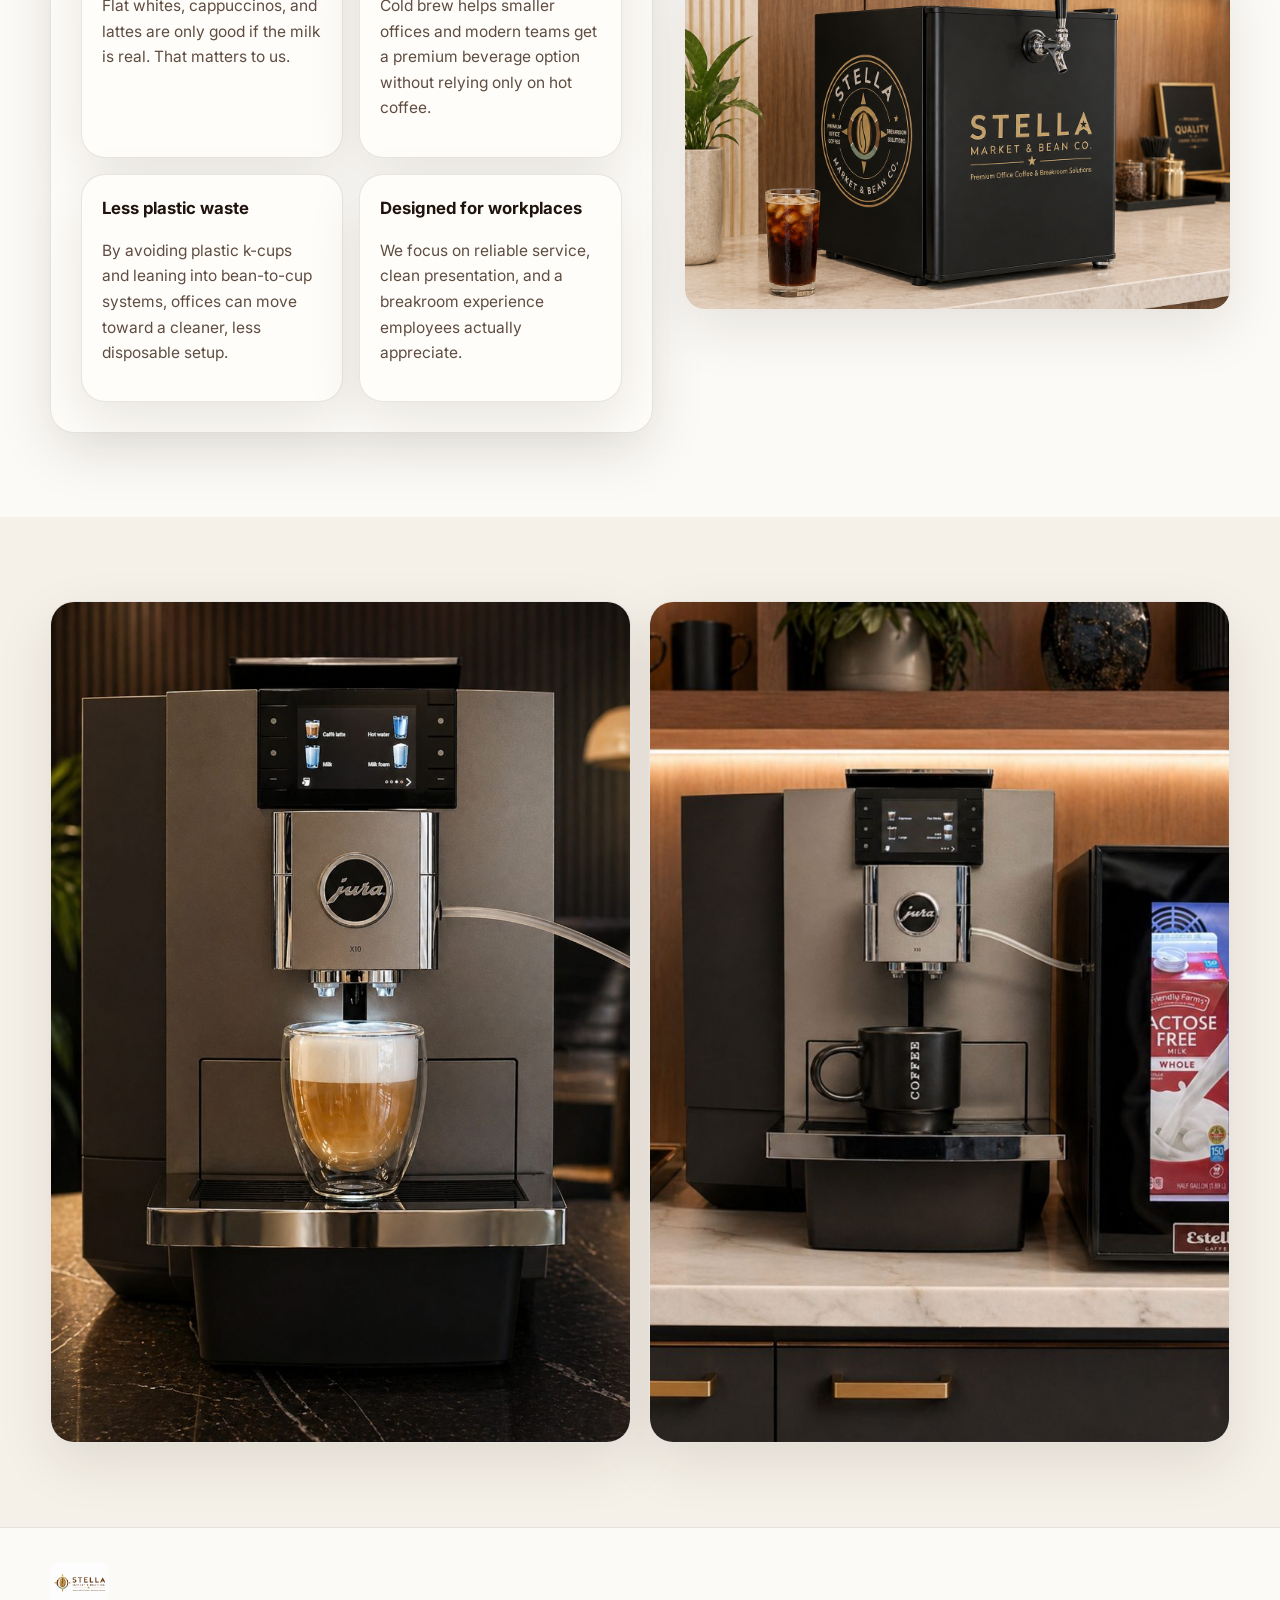
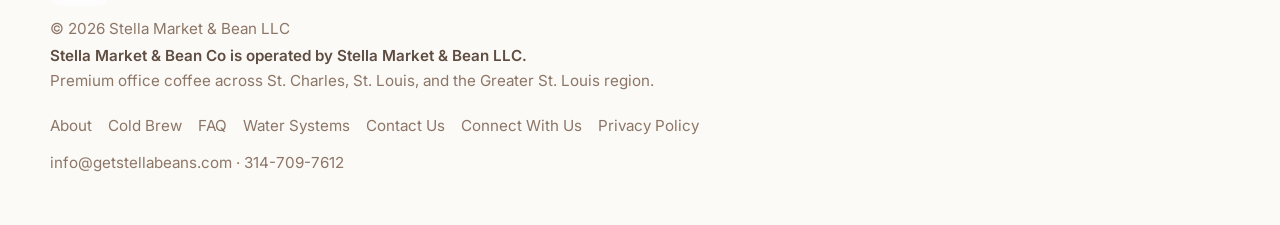
==== commit 3bb29739: "Add files via upload" ====
--- a/about.html
+++ b/about.html
@@ -1,138 +1,105 @@
 <!DOCTYPE html>
+
 <html lang="en">
 <head>
-  <meta charset="UTF-8" />
-  <meta name="viewport" content="width=device-width, initial-scale=1.0" />
-  <!-- Google tag (gtag.js) -->
-  <script async src="https://www.googletagmanager.com/gtag/js?id=AW-18121859183"></script>
-  <script>
+<meta charset="utf-8"/>
+<meta content="width=device-width, initial-scale=1.0" name="viewport"/>
+<!-- Google tag (gtag.js) -->
+<script async="" src="https://www.googletagmanager.com/gtag/js?id=AW-18121859183"></script>
+<script>
     window.dataLayer = window.dataLayer || [];
     function gtag(){dataLayer.push(arguments);}
     gtag('js', new Date());
     gtag('config', 'AW-18121859183');
   </script>
-  <link rel="preconnect" href="https://fonts.googleapis.com">
-  <link rel="preconnect" href="https://fonts.gstatic.com" crossorigin>
-  <link href="https://fonts.googleapis.com/css2?family=Playfair+Display:wght@500;600;700&family=Inter:wght@300;400;500;600;700&display=swap" rel="stylesheet">
-  <link rel="canonical" href="https://www.getstellabeans.com/about.html">
-  <meta property="og:title" content="About Stella Market & Bean Co | Local Office Coffee Service">
-  <meta property="og:description" content="Learn about Stella Market & Bean Co, a locally focused office coffee service built around Jura machines, real milk drinks, cold brew, and St. Charles-roasted beans.">
-  <meta property="og:type" content="website">
-  <meta property="og:url" content="https://www.getstellabeans.com/about.html">
-  <meta property="og:image" content="https://www.getstellabeans.com/assets/images/jura-latte-suite.jpg">
-  <meta name="twitter:card" content="summary_large_image">
-  
-  <meta name="description" content="Learn about Stella Market & Bean Co, a locally focused office coffee service built around Jura machines, real milk drinks, cold brew, and St. Charles-roasted beans.">
-  <title>About Stella Market & Bean Co | Local Office Coffee Service</title>
-  <link rel="icon" type="image/png" href="assets/images/logo-round.png">
-  <link rel="stylesheet" href="assets/styles.css">
+<link href="https://fonts.googleapis.com" rel="preconnect"/>
+<link crossorigin="" href="https://fonts.gstatic.com" rel="preconnect"/>
+<link href="https://fonts.googleapis.com/css2?family=Playfair+Display:wght@500;600;700&amp;family=Inter:wght@300;400;500;600;700&amp;display=swap" rel="stylesheet"/>
+<link href="https://www.getstellabeans.com/about.html" rel="canonical"/>
+<meta content="About Stella Market &amp; Bean Co | Local Office Coffee Service" property="og:title"/>
+<meta content="Learn about Stella Market &amp; Bean Co, a locally focused office coffee service built around Jura machines, real milk drinks, cold brew, and St. Charles-roasted beans." property="og:description"/>
+<meta content="website" property="og:type"/>
+<meta content="https://www.getstellabeans.com/about.html" property="og:url"/>
+<meta content="https://www.getstellabeans.com/assets/images/jura-latte-suite.jpg" property="og:image"/>
+<meta content="summary_large_image" name="twitter:card"/>
+<meta content="Learn about Stella Market &amp; Bean Co, a locally focused office coffee service built around Jura machines, real milk drinks, cold brew, and St. Charles-roasted beans." name="description"/>
+<title>About Stella Market &amp; Bean Co | Local Office Coffee Service</title>
+<link href="assets/images/logo-round.png" rel="icon" type="image/png"/>
+<link href="assets/styles.css" rel="stylesheet"/>
 </head>
 <body>
-  <nav>
-    <div class="nav-inner">
-      <a href="index.html" class="brand" aria-label="Stella home">
-        <img class="brand-logo" src="assets/images/logo-round.png" alt="Stella round logo">
-        <img class="brand-wordmark" src="assets/images/logo-rect.png" alt="Stella Market & Bean Co logo">
-      </a>
-      <ul class="nav-links">
-
-        <li><a href="index.html" class="">Home</a></li>
-        <li><a href="about.html" class="active">About Us</a></li>
-        <li><a href="faq.html" class="">FAQ</a></li>
-        <li><a href="contact.html" class="">Contact Us</a></li>
-        <li><a href="water.html" class="">Water Systems</a></li>
-        <li><a href="intake.html" class="">Connect With Us</a></li>
-        <li><a href="https://calendly.com/ronstella-getstellabeans/15min" class="nav-cta" target="_blank" rel="noopener noreferrer">Book Free Trial</a></li>
-      </ul>
-      <button class="mobile-toggle" aria-expanded="false" aria-label="Open menu">☰</button>
-    </div>
-    <div class="mobile-menu container">
-
-      <a href="index.html">Home</a>
-      <a href="about.html">About Us</a>
-      <a href="faq.html">FAQ</a>
-      <a href="contact.html">Contact Us</a>
-      <a href="water.html">Water Systems</a>
-      <a href="intake.html">Connect With Us</a>
-      <a href="privacy.html">Privacy Policy</a>
-      <a href="https://calendly.com/ronstella-getstellabeans/15min" target="_blank" rel="noopener noreferrer">Book a Free Trial</a>
-    </div>
-  </nav>
-
+<nav>
+<div class="nav-inner">
+<a aria-label="Stella Market home" class="brand" href="index.html"><img alt="Stella Market &amp; Bean Co round logo" class="brand-logo" src="assets/images/logo-round.png"/></a>
+<ul class="nav-links"><li><a href="index.html">Home</a></li><li><a class="active" href="about.html">About Us</a></li><li><a href="coldbrew.html">Cold Brew</a></li><li><a href="faq.html">FAQ</a></li><li><a href="water.html">Water Systems</a></li><li><a href="contact.html">Contact Us</a></li><li><a class="nav-cta" href="https://calendly.com/ronstella-getstellabeans/15min" rel="noopener noreferrer" target="_blank">Book Free Trial</a></li></ul>
+<button aria-expanded="false" aria-label="Open menu" class="mobile-toggle">☰</button>
+</div>
+<div class="mobile-menu container"><a href="index.html">Home</a><a href="about.html">About Us</a><a href="coldbrew.html">Cold Brew</a><a href="faq.html">FAQ</a><a href="water.html">Water Systems</a><a href="contact.html">Contact Us</a><a href="privacy.html">Privacy Policy</a><a href="https://calendly.com/ronstella-getstellabeans/15min" rel="noopener noreferrer" target="_blank">Book a Free Trial</a></div>
+</nav>
 <section class="page-hero">
-  <div class="container split-grid">
-    <div>
-      <span class="eyebrow">About Stella Market</span>
-      <div class="section-head" style="margin-bottom:18px;">
-        <h1>Local beans. Better mornings. Less disposable waste.</h1>
-        <p>Stella Market &amp; Bean Co was built for offices that want better coffee without sending employees off-site for every latte or cold brew run.</p>
-      </div>
-      <div class="service-grid">
-        <div class="service-card"><h3>Roasted in St. Charles</h3><p>We highlight locally roasted beans from St. Charles and the broader St. Louis area whenever possible.</p></div>
-        <div class="service-card"><h3>Built for modern offices</h3><p>Premium espresso drinks, real milk, and real cold brew options with a polished breakroom look.</p></div>
-        <div class="service-card"><h3>Sustainability mindset</h3><p>Bean-to-cup systems help reduce dependence on disposable plastic k-cups and other single-serve waste.</p></div>
-        <div class="service-card"><h3>Locally owned service</h3><p>We serve offices in St. Charles, St. Louis, and the Greater St. Louis region with a local-first approach.</p></div>
-      </div>
-    </div>
-    <div class="side-logo"><img src="assets/images/logo-round.png" alt="Stella round logo"></div>
-  </div>
+<div class="container split-grid">
+<div>
+<span class="eyebrow">About Stella Market</span>
+<div class="section-head" style="margin-bottom:18px;">
+<h1>Local beans. Better mornings. Less disposable waste.</h1>
+<p>Stella Market &amp; Bean Co was built for offices that want better coffee without sending employees off-site for every latte or cold brew run.</p>
+</div>
+<div class="service-grid">
+<div class="service-card"><h3>Roasted in St. Charles</h3><p>We highlight locally roasted beans from St. Charles and the broader St. Louis area whenever possible.</p></div>
+<div class="service-card"><h3>Built for modern offices</h3><p>Premium espresso drinks, real milk, and real cold brew options with a polished breakroom look.</p></div>
+<div class="service-card"><h3>Sustainability mindset</h3><p>Bean-to-cup systems help reduce dependence on disposable plastic k-cups and other single-serve waste.</p></div>
+<div class="service-card"><h3>Locally owned service</h3><p>We serve offices in St. Charles, St. Louis, and the Greater St. Louis region with a local-first approach.</p></div>
+</div>
+</div>
+<div class="side-logo"><img alt="Stella round logo" src="assets/images/logo-round.png"/></div>
+</div>
 </section>
-
 <section class="section">
-  <div class="container split-grid">
-    <div class="split-panel">
-      <div class="section-head">
-        <span class="eyebrow">What makes Stella different</span>
-        <h2>Premium office coffee that actually feels local.</h2>
-        <p>We want Stella Market to feel like a better office coffee experience, not a vending-machine substitute. That means café-style drinks, real milk, premium presentation, and a service model built around your office.</p>
-      </div>
-      <div class="service-grid">
-        <div class="service-card"><h3>Real milk drinks</h3><p>Flat whites, cappuccinos, and lattes are only good if the milk is real. That matters to us.</p></div>
-        <div class="service-card"><h3>Real cold brew options</h3><p>Cold brew helps smaller offices and modern teams get a premium beverage option without relying only on hot coffee.</p></div>
-        <div class="service-card"><h3>Less plastic waste</h3><p>By avoiding plastic k-cups and leaning into bean-to-cup systems, offices can move toward a cleaner, less disposable setup.</p></div>
-        <div class="service-card"><h3>Designed for workplaces</h3><p>We focus on reliable service, clean presentation, and a breakroom experience employees actually appreciate.</p></div>
-      </div>
-    </div>
-    <div class="image-stack">
-      <img src="assets/images/jura-latte-suite.jpg" alt="Jura with premium latte drinks">
-      <img src="assets/images/coldbrew-kegerator-1.png" alt="Cold brew kegerator in a polished office breakroom">
-    </div>
-  </div>
+<div class="container split-grid">
+<div class="split-panel">
+<div class="section-head">
+<span class="eyebrow">What makes Stella different</span>
+<h2>Premium office coffee that actually feels local.</h2>
+<p>We want Stella Market to feel like a better office coffee experience, not a vending-machine substitute. That means café-style drinks, real milk, premium presentation, and a service model built around your office.</p>
+</div>
+<div class="service-grid">
+<div class="service-card"><h3>Real milk drinks</h3><p>Flat whites, cappuccinos, and lattes are only good if the milk is real. That matters to us.</p></div>
+<div class="service-card"><h3>Real cold brew options</h3><p>Cold brew helps smaller offices and modern teams get a premium beverage option without relying only on hot coffee.</p></div>
+<div class="service-card"><h3>Less plastic waste</h3><p>By avoiding plastic k-cups and leaning into bean-to-cup systems, offices can move toward a cleaner, less disposable setup.</p></div>
+<div class="service-card"><h3>Designed for workplaces</h3><p>We focus on reliable service, clean presentation, and a breakroom experience employees actually appreciate.</p></div>
+</div>
+</div>
+<div class="image-stack">
+<img alt="Jura with premium latte drinks" src="assets/images/jura-latte-suite.jpg"/>
+<img alt="Cold brew kegerator in a polished office breakroom" src="assets/images/coldbrew-kegerator-1.png"/>
+</div>
+</div>
 </section>
-
 <section class="section" style="background:var(--bg2);">
-  <div class="container photo-grid-2">
-    <div class="image-card">
-      <img src="assets/images/hero-latte-wide.jpg" alt="Latte in a double-wall glass">
-      <div class="caption"><h3>Real milk, café-style finish</h3><p>A premium office coffee station should deliver drinks that feel closer to a café than a breakroom pot.</p></div>
-    </div>
-    <div class="image-card">
-      <img src="assets/images/jura-estella-real.jpg" alt="Real Jura and milk fridge setup">
-      <div class="caption"><h3>Built around a polished station</h3><p>Machine, milk, local beans, and support all work together as one elevated employee amenity.</p></div>
-    </div>
-  </div>
+<div class="container photo-grid-2">
+<div class="image-card">
+<img alt="Latte in a double-wall glass" src="assets/images/hero-latte-wide.jpg"/>
+<div class="caption"><h3>Real milk, café-style finish</h3><p>A premium office coffee station should deliver drinks that feel closer to a café than a breakroom pot.</p></div>
+</div>
+<div class="image-card">
+<img alt="Real Jura and milk fridge setup" src="assets/images/jura-estella-real.jpg"/>
+<div class="caption"><h3>Built around a polished station</h3><p>Machine, milk, local beans, and support all work together as one elevated employee amenity.</p></div>
+</div>
+</div>
 </section>
-
-  <footer>
-    <div class="container footer-row">
-      <div>
-        <img src="assets/images/logo-rect.png" alt="Stella Market & Bean Co logo" style="height:44px;width:auto;border-radius:12px;margin-bottom:10px;">
-        <div>© 2026 Stella Market &amp; Bean LLC</div>
-        <div class="footer-legal">Stella Market &amp; Bean Co is operated by Stella Market &amp; Bean LLC.</div><div>Premium office coffee across St. Charles, St. Louis, and the Greater St. Louis region.</div>
-      </div>
-      <div>
-        <div class="footer-links">
-          <a href="about.html">About</a>
-          <a href="faq.html">FAQ</a>
-          <a href="contact.html">Contact</a>
-          <a href="water.html">Water Systems</a>
-          <a href="intake.html">Connect With Us</a>
-          <a href="privacy.html">Privacy Policy</a>
-        </div>
-        <div style="margin-top:12px;"><a href="mailto:info@getstellabeans.com">info@getstellabeans.com</a> · <a href="tel:+13147097612">314-709-7612</a></div>
-      </div>
-    </div>
-  </footer>
-  <script src="assets/script.js"></script>
+<footer>
+<div class="container footer-row">
+<div>
+<img alt="Stella Market &amp; Bean Co logo" src="assets/images/logo-rect.png" style="height:44px;width:auto;border-radius:12px;margin-bottom:10px;"/>
+<div>© 2026 Stella Market &amp; Bean LLC</div>
+<div class="footer-legal">Stella Market &amp; Bean Co is operated by Stella Market &amp; Bean LLC.</div><div>Premium office coffee across St. Charles, St. Louis, and the Greater St. Louis region.</div>
+</div>
+<div>
+<div class="footer-links"><a href="about.html">About</a><a href="coldbrew.html">Cold Brew</a><a href="faq.html">FAQ</a><a href="water.html">Water Systems</a><a href="contact.html">Contact Us</a><a href="intake.html">Connect With Us</a><a href="privacy.html">Privacy Policy</a></div>
+<div style="margin-top:12px;"><a href="mailto:info@getstellabeans.com">info@getstellabeans.com</a> · <a href="tel:+13147097612">314-709-7612</a></div>
+</div>
+</div>
+</footer>
+<script src="assets/script.js"></script>
 </body>
 </html>
